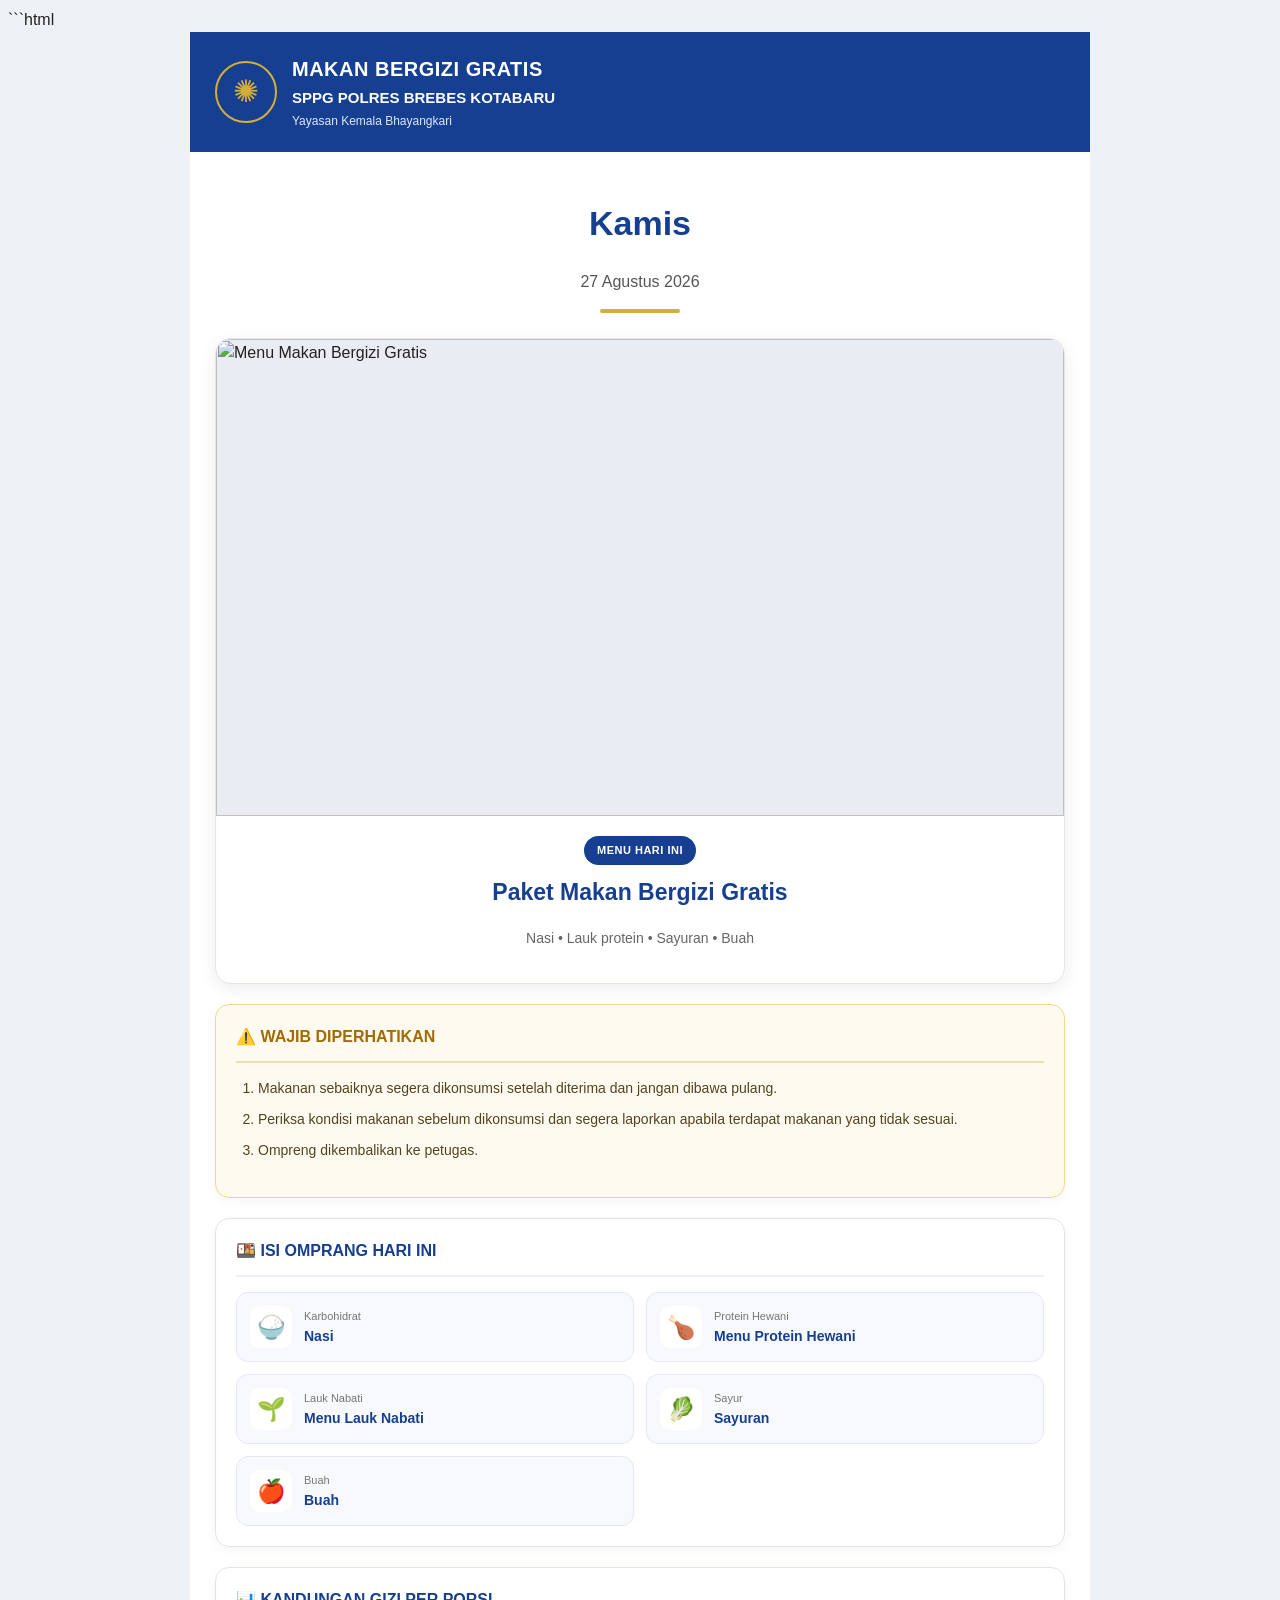
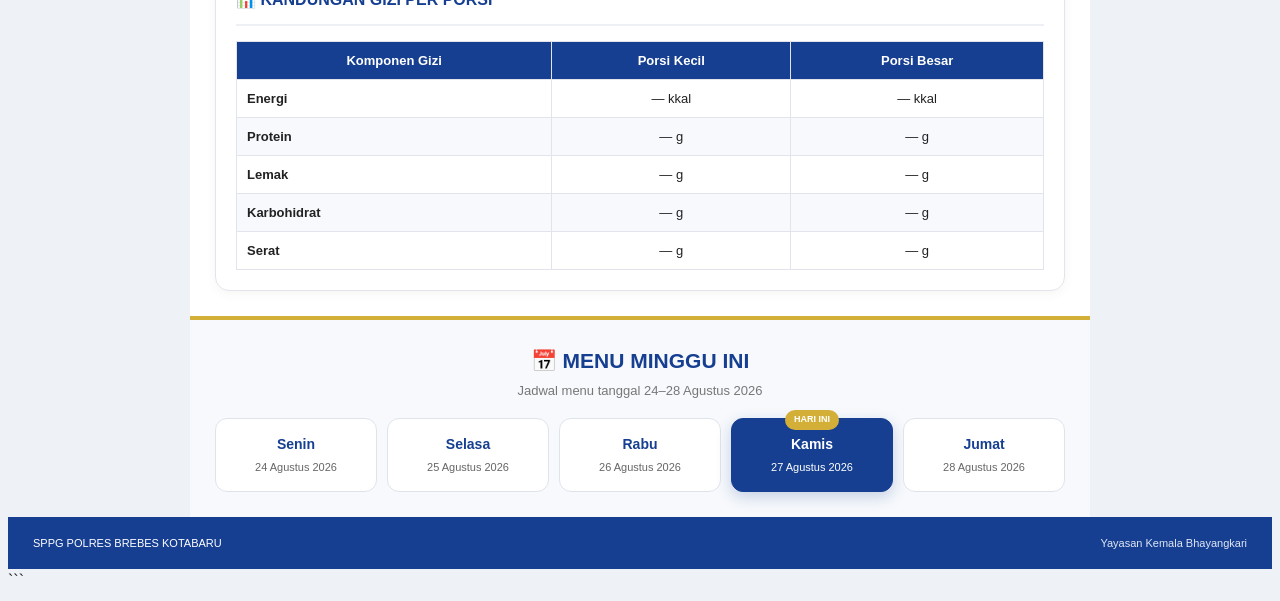
==== index.html @ 9d6e5dc4 "Update index.html" ====
```html
<!doctype html>
<html lang="id">

<head>
  <meta charset="utf-8">
  <meta name="viewport" content="width=device-width, initial-scale=1, viewport-fit=cover">
  <meta name="theme-color" content="#163f91">

  <title>MBG • Menu Hari Ini</title>

  <link rel="stylesheet" href="style.css">
</head>

<body>

  <div class="page">

    <!-- ================================
         HEADER / LOGO DAN NAMA SPPG
         ================================ -->
    <header>

      <div class="brand">

        <div class="round-mark">
          ✺
        </div>

        <div class="brand-copy">

          <div class="brand-title">
            MAKAN BERGIZI GRATIS
          </div>

          <div class="brand-name">
            SPPG POLRES BREBES KOTABARU
          </div>

          <div class="brand-sub">
            Yayasan Kemala Bhayangkari
          </div>

        </div>

      </div>

    </header>


    <!-- ================================
         ISI UTAMA
         ================================ -->
    <main class="content">

      <!-- TANGGAL -->
      <section class="day">

        <h1>Kamis</h1>

        <div>
          27 Agustus 2026
        </div>

      </section>


      <div class="gold-line"></div>


      <!-- ================================
           FOTO MENU
           ================================ -->
      <section class="menu-frame">

        <div class="menu-photo">

          <img
            src="assets/menu-mbg.jpg"
            alt="Menu Makan Bergizi Gratis">

        </div>


        <div class="menu-caption">

          <span class="pill">
            MENU HARI INI
          </span>

          <h2>
            Paket Makan Bergizi Gratis
          </h2>

          <p>
            Nasi • Lauk protein • Sayuran • Buah
          </p>

        </div>

      </section>


      <!-- ================================
           WAJIB DIPERHATIKAN
           ================================ -->
      <section class="info-card warning-card">

        <div class="section-title warning-title">
          ⚠️ WAJIB DIPERHATIKAN
        </div>


        <ol class="warning-list">

          <li>
            Makanan sebaiknya segera dikonsumsi setelah diterima
            dan jangan dibawa pulang.
          </li>

          <li>
            Periksa kondisi makanan sebelum dikonsumsi dan segera
            laporkan apabila terdapat makanan yang tidak sesuai.
          </li>

          <li>
            Ompreng dikembalikan ke petugas.
          </li>

        </ol>

      </section>


      <!-- ================================
           ISI OMPRANG
           ================================ -->
      <section class="info-card">

        <div class="section-title">
          🍱 ISI OMPRANG HARI INI
        </div>


        <div class="food-list">

          <!-- KARBOHIDRAT -->
          <div class="food-item">

            <div class="food-icon">
              🍚
            </div>

            <div>
              <span>Karbohidrat</span>
              <strong>Nasi</strong>
            </div>

          </div>


          <!-- PROTEIN HEWANI -->
          <div class="food-item">

            <div class="food-icon">
              🍗
            </div>

            <div>
              <span>Protein Hewani</span>
              <strong>Menu Protein Hewani</strong>
            </div>

          </div>


          <!-- LAUK NABATI -->
          <div class="food-item">

            <div class="food-icon">
              🌱
            </div>

            <div>
              <span>Lauk Nabati</span>
              <strong>Menu Lauk Nabati</strong>
            </div>

          </div>


          <!-- SAYUR -->
          <div class="food-item">

            <div class="food-icon">
              🥬
            </div>

            <div>
              <span>Sayur</span>
              <strong>Sayuran</strong>
            </div>

          </div>


          <!-- BUAH -->
          <div class="food-item">

            <div class="food-icon">
              🍎
            </div>

            <div>
              <span>Buah</span>
              <strong>Buah</strong>
            </div>

          </div>

        </div>

      </section>


      <!-- ================================
           KANDUNGAN GIZI
           ================================ -->
      <section class="info-card nutrition-card">

        <div class="section-title">
          📊 KANDUNGAN GIZI PER PORSI
        </div>


        <div class="table-wrapper">

          <table class="nutrition-table">

            <thead>

              <tr>
                <th>Komponen Gizi</th>
                <th>Porsi Kecil</th>
                <th>Porsi Besar</th>
              </tr>

            </thead>


            <tbody>

              <tr>
                <td>Energi</td>
                <td>— kkal</td>
                <td>— kkal</td>
              </tr>

              <tr>
                <td>Protein</td>
                <td>— g</td>
                <td>— g</td>
              </tr>

              <tr>
                <td>Lemak</td>
                <td>— g</td>
                <td>— g</td>
              </tr>

              <tr>
                <td>Karbohidrat</td>
                <td>— g</td>
                <td>— g</td>
              </tr>

              <tr>
                <td>Serat</td>
                <td>— g</td>
                <td>— g</td>
              </tr>

            </tbody>

          </table>

        </div>

      </section>

    </main>


 

    <!-- ================================
         MENU MINGGU INI
         ================================ -->
    <section class="weekly-menu">

      <div class="weekly-title">
        📅 MENU MINGGU INI
      </div>


      <div class="weekly-subtitle">
        Jadwal menu tanggal 24–28 Agustus 2026
      </div>


      <div class="weekly-date">

        <!-- SENIN -->
        <div class="weekly-day">

          <strong>Senin</strong>

          <span>
            24 Agustus 2026
          </span>

        </div>


        <!-- SELASA -->
        <div class="weekly-day">

          <strong>Selasa</strong>

          <span>
            25 Agustus 2026
          </span>

        </div>


        <!-- RABU -->
        <div class="weekly-day">

          <strong>Rabu</strong>

          <span>
            26 Agustus 2026
          </span>

        </div>


        <!-- KAMIS / HARI AKTIF -->
        <div class="weekly-day active-day">

          <div class="active-label">
            HARI INI
          </div>

          <strong>Kamis</strong>

          <span>
            27 Agustus 2026
          </span>

        </div>


        <!-- JUMAT -->
        <div class="weekly-day">

          <strong>Jumat</strong>

          <span>
            28 Agustus 2026
          </span>

        </div>

      </div>

    </section>


  </div>
   <!-- ================================
         FOOTER
         ================================ -->
    <footer>

      <span>
        SPPG POLRES BREBES KOTABARU
      </span>

      <span>
        Yayasan Kemala Bhayangkari
      </span>

    </footer>

</body>
</html>
```
---- style.css ----
```css
/* =========================================
   RESET
   ========================================= */

* {
  box-sizing: border-box;
  margin: 0;
  padding: 0;
}


html {
  scroll-behavior: smooth;
}


body {
  font-family: Arial, Helvetica, sans-serif;
  background: #eef2f7;
  color: #222;
  line-height: 1.5;
}


/* =========================================
   HALAMAN
   ========================================= */

.page {
  width: 100%;
  max-width: 900px;
  margin: 0 auto;
  background: #ffffff;
  min-height: 100vh;
  overflow: hidden;
}


/* =========================================
   HEADER
   ========================================= */

header {
  background: #163f91;
  padding: 22px 25px;
}


.brand {
  display: flex;
  align-items: center;
  gap: 15px;
}


.round-mark {
  width: 58px;
  height: 58px;

  flex-shrink: 0;

  display: flex;
  align-items: center;
  justify-content: center;

  border: 2px solid #d4af37;
  border-radius: 50%;

  color: #d4af37;
  font-size: 31px;
}


.brand-copy {
  color: #ffffff;
}


.brand-title {
  font-size: 20px;
  font-weight: 800;
  letter-spacing: 0.5px;
}


.brand-name {
  margin-top: 3px;

  font-size: 15px;
  font-weight: 700;
}


.brand-sub {
  margin-top: 2px;

  color: #dfe7f7;
  font-size: 12px;
}


/* =========================================
   CONTENT
   ========================================= */

.content {
  padding: 25px;
}


/* =========================================
   TANGGAL
   ========================================= */

.day {
  text-align: center;
}


.day h1 {
  color: #163f91;
  font-size: 34px;
  line-height: 1.1;
  font-weight: 800;
}


.day div {
  margin-top: 5px;

  color: #555;
  font-size: 16px;
}


.gold-line {
  width: 80px;
  height: 4px;

  margin: 15px auto 25px;

  background: #d4af37;
  border-radius: 10px;
}


/* =========================================
   FOTO MENU
   ========================================= */

.menu-frame {
  overflow: hidden;

  background: #ffffff;

  border: 1px solid #e2e6ec;
  border-radius: 16px;

  box-shadow: 0 5px 18px rgba(0, 0, 0, 0.07);
}


.menu-photo {
  width: 100%;
  aspect-ratio: 16 / 9;

  background: #e9edf3;

  overflow: hidden;
}


.menu-photo img {
  width: 100%;
  height: 100%;

  display: block;

  object-fit: cover;
}


.menu-caption {
  padding: 20px;
  text-align: center;
}


.pill {
  display: inline-block;

  padding: 6px 13px;

  background: #163f91;
  color: #ffffff;

  border-radius: 50px;

  font-size: 11px;
  font-weight: 800;
  letter-spacing: 0.5px;
}


.menu-caption h2 {
  margin-top: 10px;

  color: #163f91;

  font-size: 23px;
}


.menu-caption p {
  margin-top: 5px;

  color: #666;
  font-size: 14px;
}


/* =========================================
   INFO CARD
   ========================================= */

.info-card {
  margin-top: 20px;

  padding: 20px;

  background: #ffffff;

  border: 1px solid #e1e5eb;
  border-radius: 14px;

  box-shadow: 0 3px 12px rgba(0, 0, 0, 0.04);
}


.section-title {
  color: #163f91;

  font-size: 16px;
  font-weight: 800;

  padding-bottom: 12px;

  border-bottom: 2px solid #edf0f4;
}


/* =========================================
   WARNING CARD
   ========================================= */

.warning-card {
  background: #fffaf0;

  border-color: #f0d98c;
}


.warning-title {
  color: #a26b00;

  border-bottom-color: #f0dfae;
}


.warning-list {
  margin-top: 15px;
  padding-left: 22px;
}


.warning-list li {
  margin-bottom: 10px;

  color: #51451f;

  font-size: 14px;
}


.warning-list li:last-child {
  margin-bottom: 0;
}


/* =========================================
   FOOD LIST
   ========================================= */

.food-list {
  display: grid;

  grid-template-columns: repeat(2, 1fr);

  gap: 12px;

  margin-top: 15px;
}


.food-item {
  display: flex;
  align-items: center;

  gap: 12px;

  padding: 13px;

  background: #f7f9fc;

  border: 1px solid #e5e9ef;
  border-radius: 12px;
}


.food-icon {
  width: 42px;
  height: 42px;

  flex-shrink: 0;

  display: flex;
  align-items: center;
  justify-content: center;

  background: #ffffff;

  border-radius: 10px;

  font-size: 23px;
}


.food-item span {
  display: block;

  color: #777;

  font-size: 11px;
}


.food-item strong {
  display: block;

  margin-top: 2px;

  color: #163f91;

  font-size: 14px;
}


/* =========================================
   NUTRITION TABLE
   ========================================= */

.table-wrapper {
  margin-top: 15px;

  width: 100%;

  overflow-x: auto;
}


.nutrition-table {
  width: 100%;

  border-collapse: collapse;

  font-size: 13px;
}


.nutrition-table th,
.nutrition-table td {
  padding: 11px 10px;

  border: 1px solid #e1e5eb;

  text-align: center;
}


.nutrition-table th {
  background: #163f91;
  color: #ffffff;

  font-weight: 700;
}


.nutrition-table td:first-child {
  text-align: left;
  font-weight: 600;
}


.nutrition-table tbody tr:nth-child(even) {
  background: #f7f9fc;
}


/* =========================================
   FOOTER
   ========================================= */

footer {
  display: flex;
  justify-content: space-between;
  align-items: center;

  gap: 15px;

  padding: 18px 25px;

  background: #163f91;

  color: #ffffff;

  font-size: 11px;
}


footer span:last-child {
  color: #dfe7f7;

  text-align: right;
}


/* =========================================
   MENU MINGGU INI
   ========================================= */

.weekly-menu {
  margin: 0;

  padding: 25px;

  background: #f7f9fc;

  border-top: 4px solid #d4af37;
}


.weekly-title {
  text-align: center;

  color: #163f91;

  font-size: 21px;
  font-weight: 800;
}


.weekly-subtitle {
  margin-top: 4px;

  text-align: center;

  color: #777;

  font-size: 13px;
}


/* =========================================
   KARTU TANGGAL
   ========================================= */

.weekly-date {
  display: grid;

  grid-template-columns: repeat(5, 1fr);

  gap: 10px;

  margin-top: 18px;
}


.weekly-day {
  position: relative;

  padding: 15px 8px;

  text-align: center;

  background: #ffffff;

  border: 1px solid #dfe4eb;

  border-radius: 12px;

  transition: 0.2s ease;
}


.weekly-day strong {
  display: block;

  color: #163f91;

  font-size: 14px;

  font-weight: 800;
}


.weekly-day span {
  display: block;

  margin-top: 4px;

  color: #666;

  font-size: 11px;
}


/* =========================================
   HARI AKTIF
   ========================================= */

.weekly-day.active-day {
  background: #163f91;

  border-color: #163f91;

  box-shadow: 0 5px 15px rgba(22, 63, 145, 0.22);
}


.weekly-day.active-day strong,
.weekly-day.active-day span {
  color: #ffffff;
}


.active-label {
  position: absolute;

  top: -9px;
  left: 50%;

  transform: translateX(-50%);

  padding: 3px 9px;

  background: #d4af37;

  color: #ffffff;

  border-radius: 20px;

  font-size: 9px;
  font-weight: 800;

  white-space: nowrap;
}


/* =========================================
   RESPONSIVE TABLET
   ========================================= */

@media (max-width: 700px) {

  .content {
    padding: 20px;
  }


  .weekly-date {
    grid-template-columns: repeat(3, 1fr);
  }

}


/* =========================================
   RESPONSIVE HP
   ========================================= */

@media (max-width: 600px) {

  header {
    padding: 18px;
  }


  .brand {
    gap: 11px;
  }


  .round-mark {
    width: 48px;
    height: 48px;

    font-size: 25px;
  }


  .brand-title {
    font-size: 16px;
  }


  .brand-name {
    font-size: 12px;
  }


  .brand-sub {
    font-size: 10px;
  }


  .content {
    padding: 15px;
  }


  .day h1 {
    font-size: 29px;
  }


  .menu-caption {
    padding: 16px;
  }


  .menu-caption h2 {
    font-size: 20px;
  }


  .info-card {
    padding: 16px;
  }


  .food-list {
    grid-template-columns: 1fr;
  }


  .nutrition-table {
    min-width: 500px;
  }


  footer {
    flex-direction: column;

    text-align: center;

    padding: 16px;
  }


  footer span:last-child {
    text-align: center;
  }


  .weekly-menu {
    padding: 20px 15px;
  }


  .weekly-date {
    grid-template-columns: repeat(2, 1fr);

    gap: 9px;
  }


  .weekly-day {
    padding: 13px 6px;
  }

}


/* =========================================
   HP SANGAT KECIL
   ========================================= */

@media (max-width: 380px) {

  .weekly-date {
    grid-template-columns: 1fr;
  }


  .weekly-day {
    padding: 12px;
  }

}
```
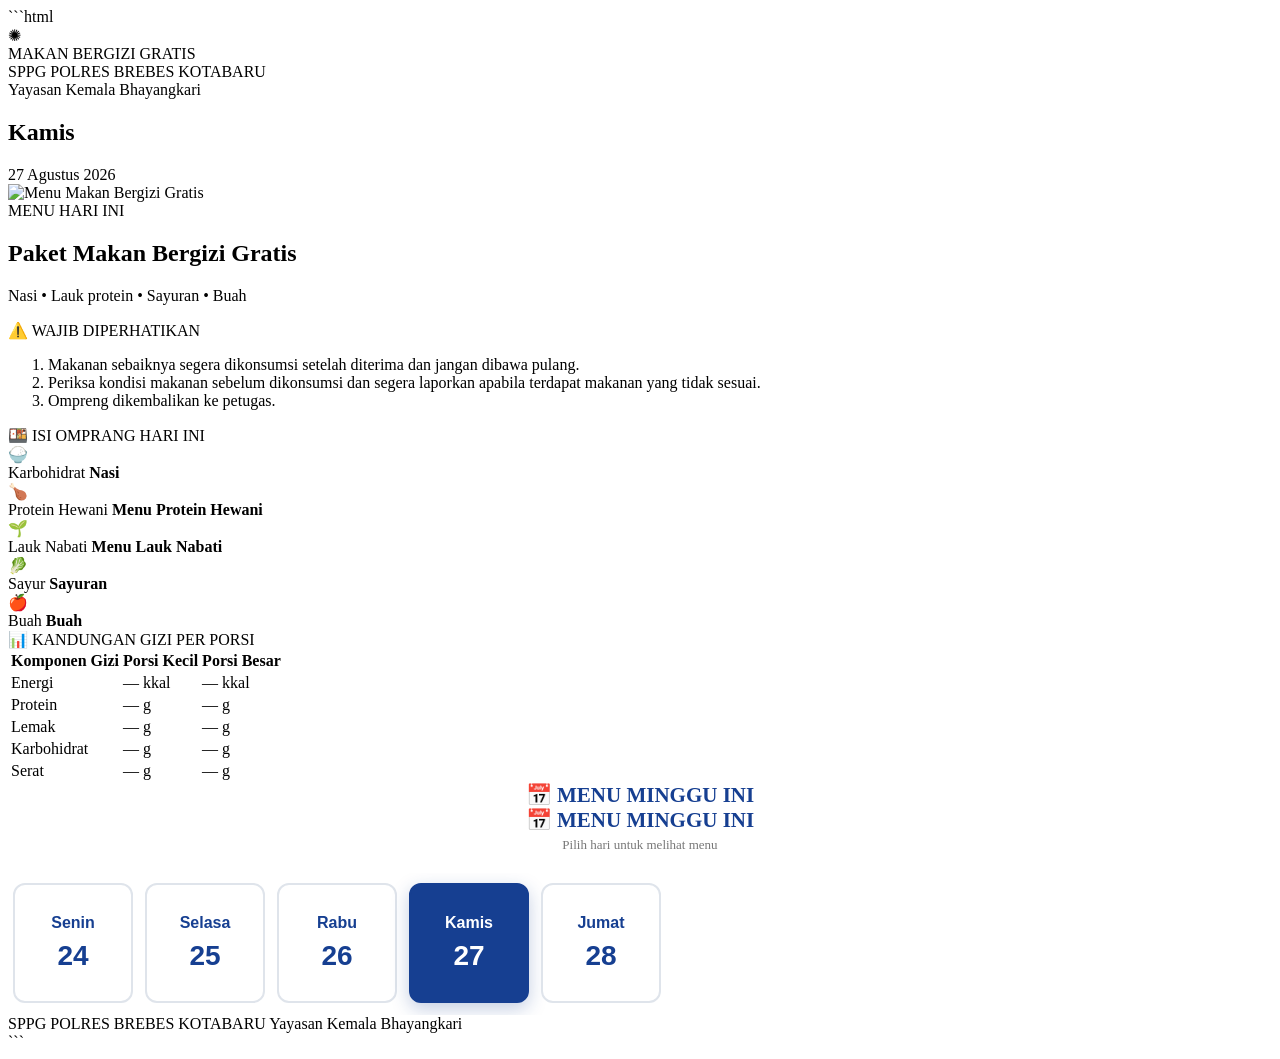
==== commit 215fa9f6: "Update index.html" ====
--- a/index.html
+++ b/index.html
@@ -303,79 +303,37 @@
       </div>
 
 
-      <div class="weekly-subtitle">
-        Jadwal menu tanggal 24–28 Agustus 2026
-      </div>
-
-
-      <div class="weekly-date">
-
-        <!-- SENIN -->
-        <div class="weekly-day">
-
-          <strong>Senin</strong>
-
-          <span>
-            24 Agustus 2026
-          </span>
-
-        </div>
-
-
-        <!-- SELASA -->
-        <div class="weekly-day">
-
-          <strong>Selasa</strong>
-
-          <span>
-            25 Agustus 2026
-          </span>
-
-        </div>
-
-
-        <!-- RABU -->
-        <div class="weekly-day">
-
-          <strong>Rabu</strong>
-
-          <span>
-            26 Agustus 2026
-          </span>
-
-        </div>
-
-
-        <!-- KAMIS / HARI AKTIF -->
-        <div class="weekly-day active-day">
-
-          <div class="active-label">
-            HARI INI
-          </div>
-
-          <strong>Kamis</strong>
-
-          <span>
-            27 Agustus 2026
-          </span>
-
-        </div>
-
-
-        <!-- JUMAT -->
-        <div class="weekly-day">
-
-          <strong>Jumat</strong>
-
-          <span>
-            28 Agustus 2026
-          </span>
-
-        </div>
-
-      </div>
-
-    </section>
+<section class="weekly-menu">
+  <div class="weekly-title">📅 MENU MINGGU INI</div>
+  <div class="weekly-subtitle">Pilih hari untuk melihat menu</div>
+
+  <div class="weekly-buttons">
+    <button class="day-button" data-day="senin" type="button">
+      <strong>Senin</strong>
+      <span>24</span>
+    </button>
+
+    <button class="day-button" data-day="selasa" type="button">
+      <strong>Selasa</strong>
+      <span>25</span>
+    </button>
+
+    <button class="day-button" data-day="rabu" type="button">
+      <strong>Rabu</strong>
+      <span>26</span>
+    </button>
+
+    <button class="day-button active" data-day="kamis" type="button">
+      <strong>Kamis</strong>
+      <span>27</span>
+    </button>
+
+    <button class="day-button" data-day="jumat" type="button">
+      <strong>Jumat</strong>
+      <span>28</span>
+    </button>
+  </div>
+</section>    </section>
 
 
   </div>
--- a/style.css
+++ b/style.css
@@ -1,454 +1,11 @@
 ```css
-/* =========================================
-   RESET
-   ========================================= */
-
-* {
-  box-sizing: border-box;
-  margin: 0;
-  padding: 0;
-}
-
-
-html {
-  scroll-behavior: smooth;
-}
-
-
-body {
-  font-family: Arial, Helvetica, sans-serif;
-  background: #eef2f7;
-  color: #222;
-  line-height: 1.5;
-}
-
-
-/* =========================================
-   HALAMAN
-   ========================================= */
-
-.page {
-  width: 100%;
-  max-width: 900px;
-  margin: 0 auto;
-  background: #ffffff;
-  min-height: 100vh;
-  overflow: hidden;
-}
-
-
-/* =========================================
-   HEADER
-   ========================================= */
-
-header {
-  background: #163f91;
-  padding: 22px 25px;
-}
-
-
-.brand {
-  display: flex;
-  align-items: center;
-  gap: 15px;
-}
-
-
-.round-mark {
-  width: 58px;
-  height: 58px;
-
-  flex-shrink: 0;
-
-  display: flex;
-  align-items: center;
-  justify-content: center;
-
-  border: 2px solid #d4af37;
-  border-radius: 50%;
-
-  color: #d4af37;
-  font-size: 31px;
-}
-
-
-.brand-copy {
-  color: #ffffff;
-}
-
-
-.brand-title {
-  font-size: 20px;
-  font-weight: 800;
-  letter-spacing: 0.5px;
-}
-
-
-.brand-name {
-  margin-top: 3px;
-
-  font-size: 15px;
-  font-weight: 700;
-}
-
-
-.brand-sub {
-  margin-top: 2px;
-
-  color: #dfe7f7;
-  font-size: 12px;
-}
-
-
-/* =========================================
-   CONTENT
-   ========================================= */
-
-.content {
+.weekly-menu {
   padding: 25px;
-}
-
-
-/* =========================================
-   TANGGAL
-   ========================================= */
-
-.day {
-  text-align: center;
-}
-
-
-.day h1 {
-  color: #163f91;
-  font-size: 34px;
-  line-height: 1.1;
-  font-weight: 800;
-}
-
-
-.day div {
-  margin-top: 5px;
-
-  color: #555;
-  font-size: 16px;
-}
-
-
-.gold-line {
-  width: 80px;
-  height: 4px;
-
-  margin: 15px auto 25px;
-
-  background: #d4af37;
-  border-radius: 10px;
-}
-
-
-/* =========================================
-   FOTO MENU
-   ========================================= */
-
-.menu-frame {
-  overflow: hidden;
-
-  background: #ffffff;
-
-  border: 1px solid #e2e6ec;
-  border-radius: 16px;
-
-  box-shadow: 0 5px 18px rgba(0, 0, 0, 0.07);
-}
-
-
-.menu-photo {
-  width: 100%;
-  aspect-ratio: 16 / 9;
-
-  background: #e9edf3;
-
-  overflow: hidden;
-}
-
-
-.menu-photo img {
-  width: 100%;
-  height: 100%;
-
-  display: block;
-
-  object-fit: cover;
-}
-
-
-.menu-caption {
-  padding: 20px;
-  text-align: center;
-}
-
-
-.pill {
-  display: inline-block;
-
-  padding: 6px 13px;
-
-  background: #163f91;
-  color: #ffffff;
-
-  border-radius: 50px;
-
-  font-size: 11px;
-  font-weight: 800;
-  letter-spacing: 0.5px;
-}
-
-
-.menu-caption h2 {
-  margin-top: 10px;
-
-  color: #163f91;
-
-  font-size: 23px;
-}
-
-
-.menu-caption p {
-  margin-top: 5px;
-
-  color: #666;
-  font-size: 14px;
-}
-
-
-/* =========================================
-   INFO CARD
-   ========================================= */
-
-.info-card {
-  margin-top: 20px;
-
-  padding: 20px;
-
-  background: #ffffff;
-
-  border: 1px solid #e1e5eb;
-  border-radius: 14px;
-
-  box-shadow: 0 3px 12px rgba(0, 0, 0, 0.04);
-}
-
-
-.section-title {
-  color: #163f91;
-
-  font-size: 16px;
-  font-weight: 800;
-
-  padding-bottom: 12px;
-
-  border-bottom: 2px solid #edf0f4;
-}
-
-
-/* =========================================
-   WARNING CARD
-   ========================================= */
-
-.warning-card {
-  background: #fffaf0;
-
-  border-color: #f0d98c;
-}
-
-
-.warning-title {
-  color: #a26b00;
-
-  border-bottom-color: #f0dfae;
-}
-
-
-.warning-list {
-  margin-top: 15px;
-  padding-left: 22px;
-}
-
-
-.warning-list li {
-  margin-bottom: 10px;
-
-  color: #51451f;
-
-  font-size: 14px;
-}
-
-
-.warning-list li:last-child {
-  margin-bottom: 0;
-}
-
-
-/* =========================================
-   FOOD LIST
-   ========================================= */
-
-.food-list {
-  display: grid;
-
-  grid-template-columns: repeat(2, 1fr);
-
-  gap: 12px;
-
-  margin-top: 15px;
-}
-
-
-.food-item {
-  display: flex;
-  align-items: center;
-
-  gap: 12px;
-
-  padding: 13px;
 
   background: #f7f9fc;
 
-  border: 1px solid #e5e9ef;
-  border-radius: 12px;
-}
-
-
-.food-icon {
-  width: 42px;
-  height: 42px;
-
-  flex-shrink: 0;
-
-  display: flex;
-  align-items: center;
-  justify-content: center;
-
-  background: #ffffff;
-
-  border-radius: 10px;
-
-  font-size: 23px;
-}
-
-
-.food-item span {
-  display: block;
-
-  color: #777;
-
-  font-size: 11px;
-}
-
-
-.food-item strong {
-  display: block;
-
-  margin-top: 2px;
-
-  color: #163f91;
-
-  font-size: 14px;
-}
-
-
-/* =========================================
-   NUTRITION TABLE
-   ========================================= */
-
-.table-wrapper {
-  margin-top: 15px;
-
-  width: 100%;
-
-  overflow-x: auto;
-}
-
-
-.nutrition-table {
-  width: 100%;
-
-  border-collapse: collapse;
-
-  font-size: 13px;
-}
-
-
-.nutrition-table th,
-.nutrition-table td {
-  padding: 11px 10px;
-
-  border: 1px solid #e1e5eb;
-
-  text-align: center;
-}
-
-
-.nutrition-table th {
-  background: #163f91;
-  color: #ffffff;
-
-  font-weight: 700;
-}
-
-
-.nutrition-table td:first-child {
-  text-align: left;
-  font-weight: 600;
-}
-
-
-.nutrition-table tbody tr:nth-child(even) {
-  background: #f7f9fc;
-}
-
-
-/* =========================================
-   FOOTER
-   ========================================= */
-
-footer {
-  display: flex;
-  justify-content: space-between;
-  align-items: center;
-
-  gap: 15px;
-
-  padding: 18px 25px;
-
-  background: #163f91;
-
-  color: #ffffff;
-
-  font-size: 11px;
-}
-
-
-footer span:last-child {
-  color: #dfe7f7;
-
-  text-align: right;
-}
-
-
-/* =========================================
-   MENU MINGGU INI
-   ========================================= */
-
-.weekly-menu {
-  margin: 0;
-
-  padding: 25px;
-
-  background: #f7f9fc;
-
   border-top: 4px solid #d4af37;
 }
-
 
 .weekly-title {
   text-align: center;
@@ -459,7 +16,6 @@
   font-weight: 800;
 }
 
-
 .weekly-subtitle {
   margin-top: 4px;
 
@@ -472,87 +28,131 @@
 
 
 /* =========================================
-   KARTU TANGGAL
-   ========================================= */
-
-.weekly-date {
-  display: grid;
-
-  grid-template-columns: repeat(5, 1fr);
-
-  gap: 10px;
-
-  margin-top: 18px;
-}
-
-
-.weekly-day {
+   BARIS HARI
+   ========================================= */
+
+.weekly-buttons {
+  display: flex;
+
+  gap: 12px;
+
+  margin-top: 20px;
+
+  overflow-x: auto;
+
+  padding: 10px 5px 12px;
+
+  scrollbar-width: thin;
+}
+
+
+/* =========================================
+   KOTAK HARI
+   ========================================= */
+
+.day-button {
   position: relative;
 
-  padding: 15px 8px;
+  flex: 0 0 120px;
+
+  width: 120px;
+  height: 120px;
+
+  display: flex;
+
+  flex-direction: column;
+
+  align-items: center;
+
+  justify-content: center;
+
+  background: #ffffff;
+
+  border: 2px solid #dfe4eb;
+
+  border-radius: 12px;
+
+  cursor: pointer;
 
   text-align: center;
 
-  background: #ffffff;
-
-  border: 1px solid #dfe4eb;
-
-  border-radius: 12px;
-
-  transition: 0.2s ease;
-}
-
-
-.weekly-day strong {
+  transition: all .2s ease;
+}
+
+
+/* HARI */
+
+.day-button strong {
   display: block;
 
   color: #163f91;
 
-  font-size: 14px;
-
-  font-weight: 800;
-}
-
-
-.weekly-day span {
+  font-size: 16px;
+
+  font-weight: 800;
+}
+
+
+/* TANGGAL */
+
+.day-button span {
   display: block;
 
-  margin-top: 4px;
-
-  color: #666;
-
-  font-size: 11px;
-}
-
-
-/* =========================================
-   HARI AKTIF
-   ========================================= */
-
-.weekly-day.active-day {
+  margin-top: 8px;
+
+  color: #163f91;
+
+  font-size: 28px;
+
+  font-weight: 800;
+}
+
+
+/* =========================================
+   HOVER
+   ========================================= */
+
+.day-button:hover {
+  transform: translateY(-3px);
+
+  border-color: #163f91;
+
+  box-shadow: 0 6px 15px rgba(0, 0, 0, .10);
+}
+
+
+/* =========================================
+   HARI YANG DIPILIH
+   ========================================= */
+
+.day-button.active {
   background: #163f91;
 
   border-color: #163f91;
 
-  box-shadow: 0 5px 15px rgba(22, 63, 145, 0.22);
-}
-
-
-.weekly-day.active-day strong,
-.weekly-day.active-day span {
+  box-shadow: 0 6px 18px rgba(22, 63, 145, .25);
+}
+
+.day-button.active strong,
+.day-button.active span {
   color: #ffffff;
 }
 
+
+/* =========================================
+   LABEL HARI INI
+   ========================================= */
 
 .active-label {
   position: absolute;
 
-  top: -9px;
+  top: -10px;
+
   left: 50%;
 
   transform: translateX(-50%);
 
-  padding: 3px 9px;
+  padding: 4px 10px;
 
   background: #d4af37;
 
@@ -561,6 +161,7 @@
   border-radius: 20px;
 
   font-size: 9px;
+
   font-weight: 800;
 
   white-space: nowrap;
@@ -568,144 +169,38 @@
 
 
 /* =========================================
-   RESPONSIVE TABLET
-   ========================================= */
-
-@media (max-width: 700px) {
-
-  .content {
-    padding: 20px;
-  }
-
-
-  .weekly-date {
-    grid-template-columns: repeat(3, 1fr);
-  }
-
-}
-
-
-/* =========================================
-   RESPONSIVE HP
+   HP
    ========================================= */
 
 @media (max-width: 600px) {
 
-  header {
-    padding: 18px;
-  }
-
-
-  .brand {
-    gap: 11px;
-  }
-
-
-  .round-mark {
-    width: 48px;
-    height: 48px;
-
+  .weekly-menu {
+    padding: 20px 12px;
+  }
+
+  .weekly-buttons {
+    gap: 10px;
+
+    overflow-x: auto;
+
+    scroll-snap-type: x mandatory;
+  }
+
+  .day-button {
+    flex: 0 0 105px;
+
+    width: 105px;
+    height: 105px;
+
+    scroll-snap-align: start;
+  }
+
+  .day-button strong {
+    font-size: 14px;
+  }
+
+  .day-button span {
     font-size: 25px;
   }
-
-
-  .brand-title {
-    font-size: 16px;
-  }
-
-
-  .brand-name {
-    font-size: 12px;
-  }
-
-
-  .brand-sub {
-    font-size: 10px;
-  }
-
-
-  .content {
-    padding: 15px;
-  }
-
-
-  .day h1 {
-    font-size: 29px;
-  }
-
-
-  .menu-caption {
-    padding: 16px;
-  }
-
-
-  .menu-caption h2 {
-    font-size: 20px;
-  }
-
-
-  .info-card {
-    padding: 16px;
-  }
-
-
-  .food-list {
-    grid-template-columns: 1fr;
-  }
-
-
-  .nutrition-table {
-    min-width: 500px;
-  }
-
-
-  footer {
-    flex-direction: column;
-
-    text-align: center;
-
-    padding: 16px;
-  }
-
-
-  footer span:last-child {
-    text-align: center;
-  }
-
-
-  .weekly-menu {
-    padding: 20px 15px;
-  }
-
-
-  .weekly-date {
-    grid-template-columns: repeat(2, 1fr);
-
-    gap: 9px;
-  }
-
-
-  .weekly-day {
-    padding: 13px 6px;
-  }
-
-}
-
-
-/* =========================================
-   HP SANGAT KECIL
-   ========================================= */
-
-@media (max-width: 380px) {
-
-  .weekly-date {
-    grid-template-columns: 1fr;
-  }
-
-
-  .weekly-day {
-    padding: 12px;
-  }
-
 }
 ```
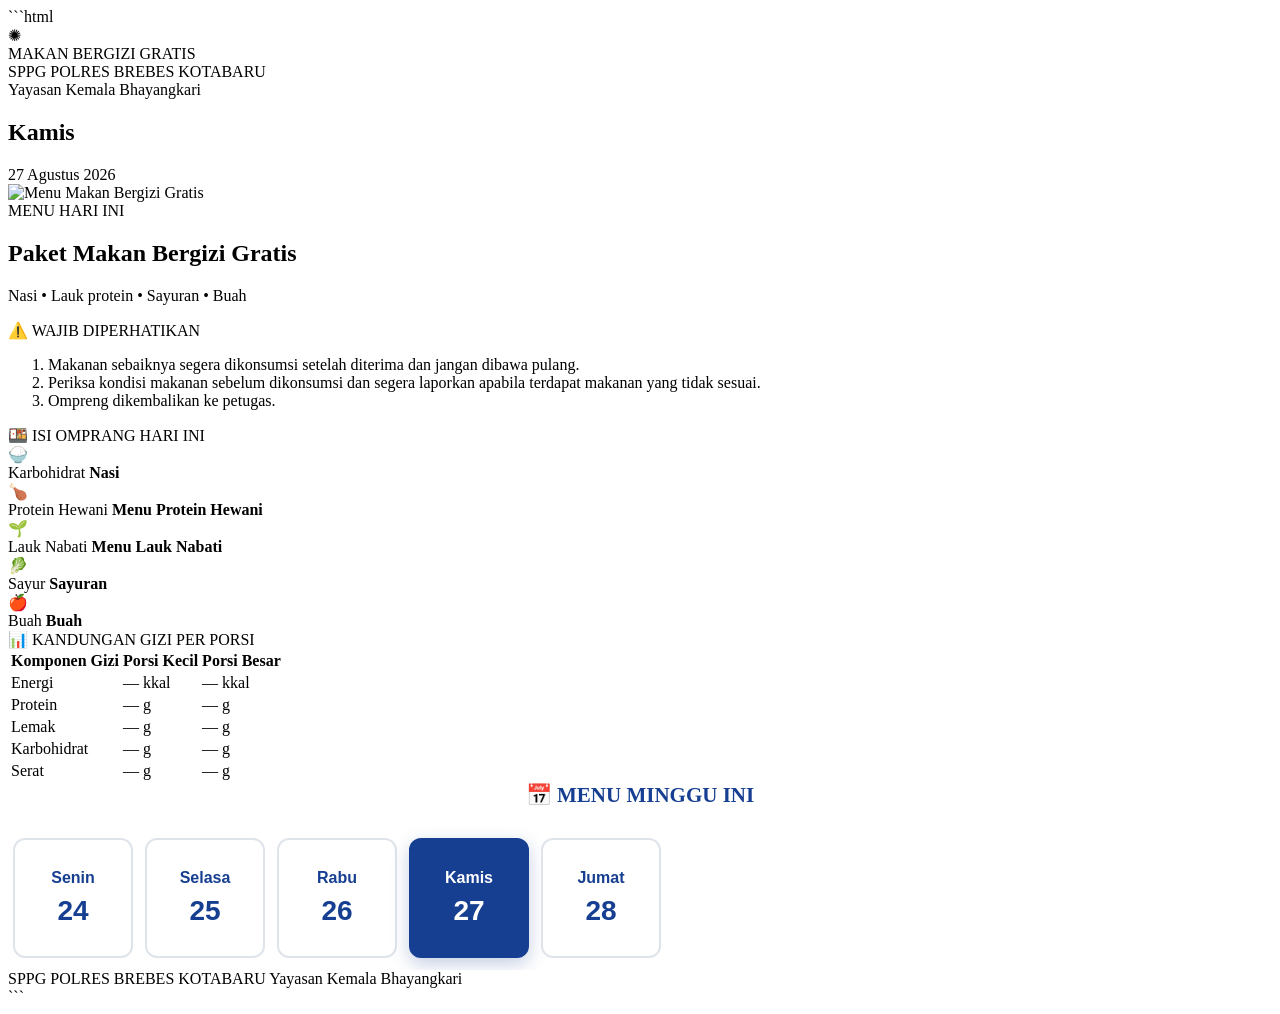
==== commit b7d35f79: "Update index.html" ====
--- a/index.html
+++ b/index.html
@@ -296,17 +296,12 @@
     <!-- ================================
          MENU MINGGU INI
          ================================ -->
-    <section class="weekly-menu">
-
-      <div class="weekly-title">
-        📅 MENU MINGGU INI
-      </div>
+       
 
 
 <section class="weekly-menu">
   <div class="weekly-title">📅 MENU MINGGU INI</div>
-  <div class="weekly-subtitle">Pilih hari untuk melihat menu</div>
-
+  
   <div class="weekly-buttons">
     <button class="day-button" data-day="senin" type="button">
       <strong>Senin</strong>
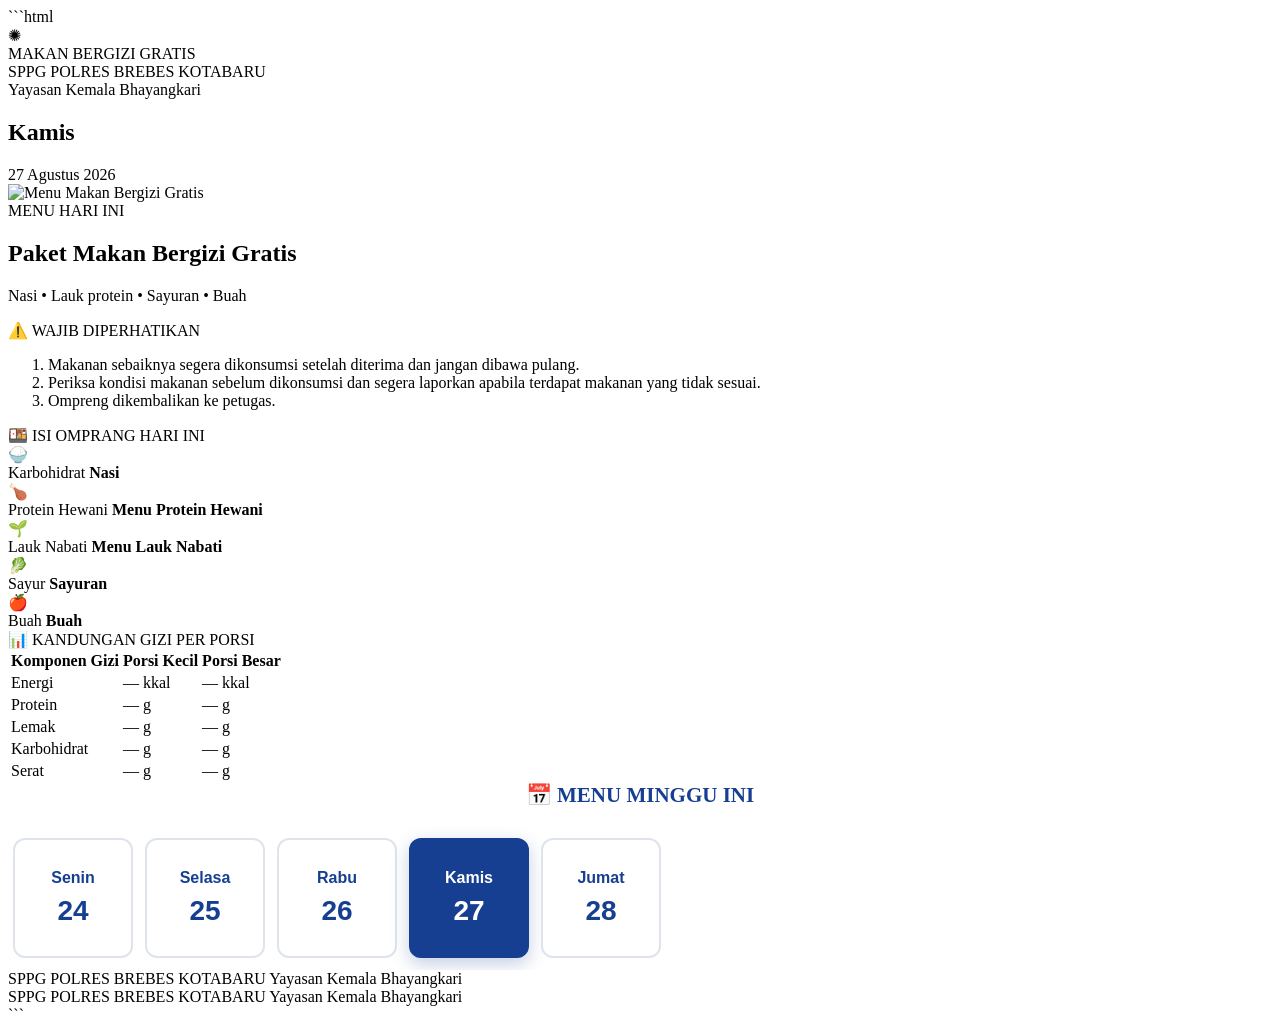
==== commit 7e8c7f6a: "Update index.html" ====
--- a/index.html
+++ b/index.html
@@ -293,46 +293,48 @@
 
  
 
+     <!-- ================================
+         MENU MINGGU INI
+         ================================ -->
+    <section class="weekly-menu">
+
+      <div class="weekly-title">
+        📅 MENU MINGGU INI
+      </div>
+
+      <div class="weekly-buttons">
+
+        <button class="day-button" data-day="senin" type="button">
+          <strong>Senin</strong>
+          <span>24</span>
+        </button>
+
+        <button class="day-button" data-day="selasa" type="button">
+          <strong>Selasa</strong>
+          <span>25</span>
+        </button>
+
+        <button class="day-button" data-day="rabu" type="button">
+          <strong>Rabu</strong>
+          <span>26</span>
+        </button>
+
+        <button class="day-button active" data-day="kamis" type="button">
+          <strong>Kamis</strong>
+          <span>27</span>
+        </button>
+
+        <button class="day-button" data-day="jumat" type="button">
+          <strong>Jumat</strong>
+          <span>28</span>
+        </button>
+
+      </div>
+
+    </section>
+
+
     <!-- ================================
-         MENU MINGGU INI
-         ================================ -->
-       
-
-
-<section class="weekly-menu">
-  <div class="weekly-title">📅 MENU MINGGU INI</div>
-  
-  <div class="weekly-buttons">
-    <button class="day-button" data-day="senin" type="button">
-      <strong>Senin</strong>
-      <span>24</span>
-    </button>
-
-    <button class="day-button" data-day="selasa" type="button">
-      <strong>Selasa</strong>
-      <span>25</span>
-    </button>
-
-    <button class="day-button" data-day="rabu" type="button">
-      <strong>Rabu</strong>
-      <span>26</span>
-    </button>
-
-    <button class="day-button active" data-day="kamis" type="button">
-      <strong>Kamis</strong>
-      <span>27</span>
-    </button>
-
-    <button class="day-button" data-day="jumat" type="button">
-      <strong>Jumat</strong>
-      <span>28</span>
-    </button>
-  </div>
-</section>    </section>
-
-
-  </div>
-   <!-- ================================
          FOOTER
          ================================ -->
     <footer>
@@ -347,6 +349,29 @@
 
     </footer>
 
+
+  </div>
+
+  <!-- JAVASCRIPT -->
+  <script src="script.js"></script>
+
+</body>
+</html>
+   <!-- ================================
+         FOOTER
+         ================================ -->
+    <footer>
+
+      <span>
+        SPPG POLRES BREBES KOTABARU
+      </span>
+
+      <span>
+        Yayasan Kemala Bhayangkari
+      </span>
+
+    </footer>
+
 </body>
 </html>
 ```
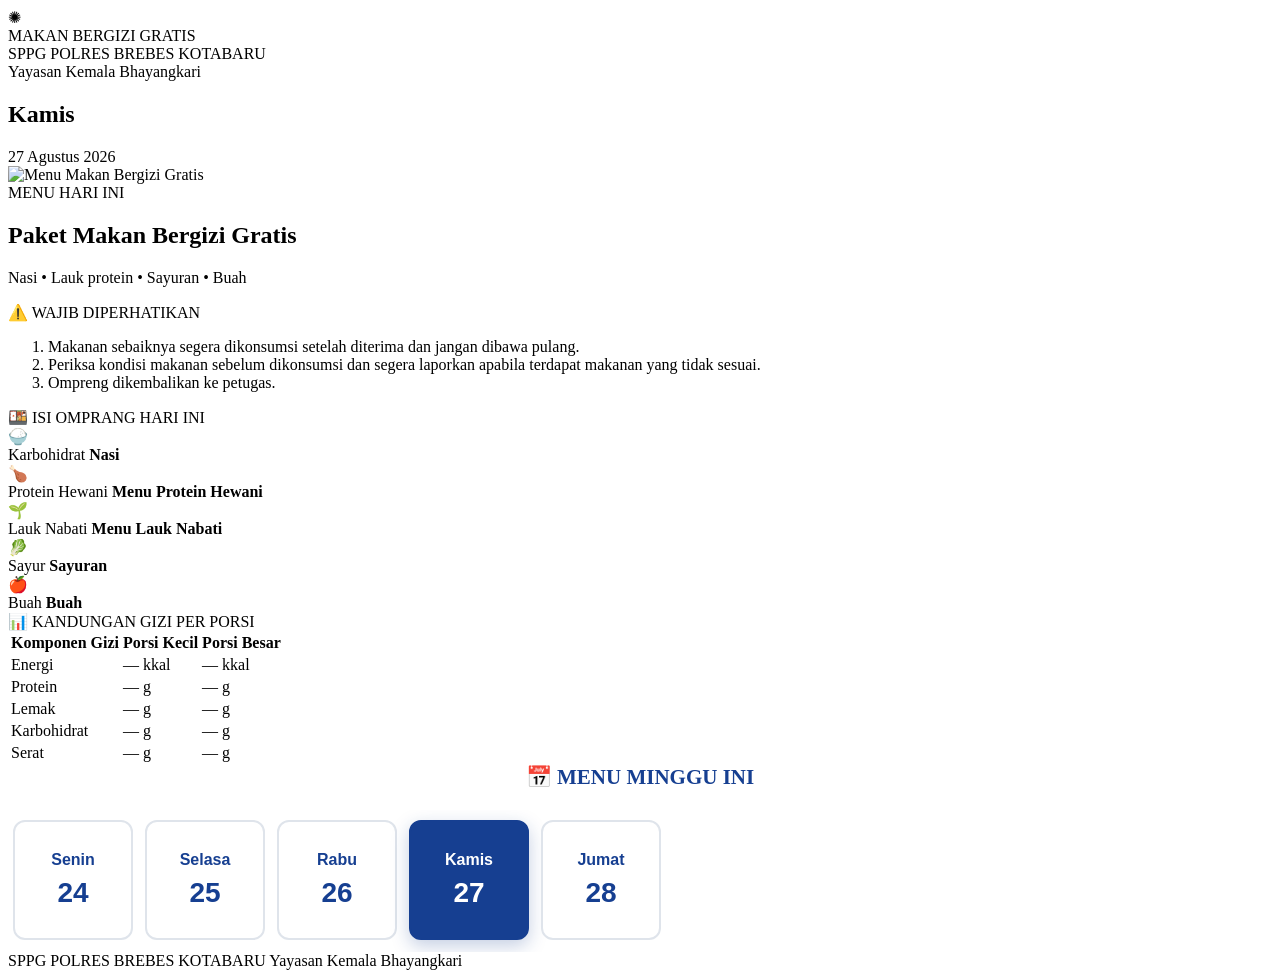
==== commit ee7118b9: "Update index.html" ====
--- a/index.html
+++ b/index.html
@@ -1,10 +1,10 @@
-```html
 <!doctype html>
 <html lang="id">
 
 <head>
   <meta charset="utf-8">
   <meta name="viewport" content="width=device-width, initial-scale=1, viewport-fit=cover">
+
   <meta name="theme-color" content="#163f91">
 
   <title>MBG • Menu Hari Ini</title>
@@ -12,13 +12,14 @@
   <link rel="stylesheet" href="style.css">
 </head>
 
+
 <body>
 
   <div class="page">
 
-    <!-- ================================
-         HEADER / LOGO DAN NAMA SPPG
-         ================================ -->
+    <!-- =================================
+         HEADER
+         ================================= -->
     <header>
 
       <div class="brand">
@@ -48,17 +49,20 @@
     </header>
 
 
-    <!-- ================================
+    <!-- =================================
          ISI UTAMA
-         ================================ -->
+         ================================= -->
     <main class="content">
+
 
       <!-- TANGGAL -->
       <section class="day">
 
-        <h1>Kamis</h1>
-
-        <div>
+        <h1 id="dayName">
+          Kamis
+        </h1>
+
+        <div id="dayDate">
           27 Agustus 2026
         </div>
 
@@ -68,14 +72,15 @@
       <div class="gold-line"></div>
 
 
-      <!-- ================================
+      <!-- =================================
            FOTO MENU
-           ================================ -->
+           ================================= -->
       <section class="menu-frame">
 
         <div class="menu-photo">
 
           <img
+            id="menuImage"
             src="assets/menu-mbg.jpg"
             alt="Menu Makan Bergizi Gratis">
 
@@ -88,11 +93,11 @@
             MENU HARI INI
           </span>
 
-          <h2>
+          <h2 id="menuTitle">
             Paket Makan Bergizi Gratis
           </h2>
 
-          <p>
+          <p id="menuDescription">
             Nasi • Lauk protein • Sayuran • Buah
           </p>
 
@@ -101,9 +106,9 @@
       </section>
 
 
-      <!-- ================================
+      <!-- =================================
            WAJIB DIPERHATIKAN
-           ================================ -->
+           ================================= -->
       <section class="info-card warning-card">
 
         <div class="section-title warning-title">
@@ -132,9 +137,9 @@
       </section>
 
 
-      <!-- ================================
+      <!-- =================================
            ISI OMPRANG
-           ================================ -->
+           ================================= -->
       <section class="info-card">
 
         <div class="section-title">
@@ -144,6 +149,7 @@
 
         <div class="food-list">
 
+
           <!-- KARBOHIDRAT -->
           <div class="food-item">
 
@@ -152,8 +158,13 @@
             </div>
 
             <div>
-              <span>Karbohidrat</span>
-              <strong>Nasi</strong>
+              <span>
+                Karbohidrat
+              </span>
+
+              <strong id="carbohydrate">
+                Nasi
+              </strong>
             </div>
 
           </div>
@@ -167,8 +178,13 @@
             </div>
 
             <div>
-              <span>Protein Hewani</span>
-              <strong>Menu Protein Hewani</strong>
+              <span>
+                Protein Hewani
+              </span>
+
+              <strong id="animalProtein">
+                Menu Protein Hewani
+              </strong>
             </div>
 
           </div>
@@ -182,8 +198,13 @@
             </div>
 
             <div>
-              <span>Lauk Nabati</span>
-              <strong>Menu Lauk Nabati</strong>
+              <span>
+                Lauk Nabati
+              </span>
+
+              <strong id="plantProtein">
+                Menu Lauk Nabati
+              </strong>
             </div>
 
           </div>
@@ -197,8 +218,13 @@
             </div>
 
             <div>
-              <span>Sayur</span>
-              <strong>Sayuran</strong>
+              <span>
+                Sayur
+              </span>
+
+              <strong id="vegetable">
+                Sayuran
+              </strong>
             </div>
 
           </div>
@@ -212,20 +238,26 @@
             </div>
 
             <div>
-              <span>Buah</span>
-              <strong>Buah</strong>
-            </div>
-
-          </div>
+              <span>
+                Buah
+              </span>
+
+              <strong id="fruit">
+                Buah
+              </strong>
+            </div>
+
+          </div>
+
 
         </div>
 
       </section>
 
 
-      <!-- ================================
+      <!-- =================================
            KANDUNGAN GIZI
-           ================================ -->
+           ================================= -->
       <section class="info-card nutrition-card">
 
         <div class="section-title">
@@ -240,9 +272,19 @@
             <thead>
 
               <tr>
-                <th>Komponen Gizi</th>
-                <th>Porsi Kecil</th>
-                <th>Porsi Besar</th>
+
+                <th>
+                  Komponen Gizi
+                </th>
+
+                <th>
+                  Porsi Kecil
+                </th>
+
+                <th>
+                  Porsi Besar
+                </th>
+
               </tr>
 
             </thead>
@@ -251,33 +293,87 @@
             <tbody>
 
               <tr>
-                <td>Energi</td>
-                <td>— kkal</td>
-                <td>— kkal</td>
+
+                <td>
+                  Energi
+                </td>
+
+                <td id="energySmall">
+                  — kkal
+                </td>
+
+                <td id="energyLarge">
+                  — kkal
+                </td>
+
               </tr>
 
+
               <tr>
-                <td>Protein</td>
-                <td>— g</td>
-                <td>— g</td>
+
+                <td>
+                  Protein
+                </td>
+
+                <td id="proteinSmall">
+                  — g
+                </td>
+
+                <td id="proteinLarge">
+                  — g
+                </td>
+
               </tr>
 
+
               <tr>
-                <td>Lemak</td>
-                <td>— g</td>
-                <td>— g</td>
+
+                <td>
+                  Lemak
+                </td>
+
+                <td id="fatSmall">
+                  — g
+                </td>
+
+                <td id="fatLarge">
+                  — g
+                </td>
+
               </tr>
 
+
               <tr>
-                <td>Karbohidrat</td>
-                <td>— g</td>
-                <td>— g</td>
+
+                <td>
+                  Karbohidrat
+                </td>
+
+                <td id="carbSmall">
+                  — g
+                </td>
+
+                <td id="carbLarge">
+                  — g
+                </td>
+
               </tr>
 
+
               <tr>
-                <td>Serat</td>
-                <td>— g</td>
-                <td>— g</td>
+
+                <td>
+                  Serat
+                </td>
+
+                <td id="fiberSmall">
+                  — g
+                </td>
+
+                <td id="fiberLarge">
+                  — g
+                </td>
+
               </tr>
 
             </tbody>
@@ -288,55 +384,116 @@
 
       </section>
 
+
     </main>
 
 
- 
-
-     <!-- ================================
+    <!-- =================================
          MENU MINGGU INI
-         ================================ -->
+         ================================= -->
     <section class="weekly-menu">
 
       <div class="weekly-title">
         📅 MENU MINGGU INI
       </div>
 
+
       <div class="weekly-buttons">
 
-        <button class="day-button" data-day="senin" type="button">
-          <strong>Senin</strong>
-          <span>24</span>
+
+        <!-- SENIN -->
+        <button
+          class="day-button"
+          data-day="senin"
+          type="button">
+
+          <strong>
+            Senin
+          </strong>
+
+          <span>
+            24
+          </span>
+
         </button>
 
-        <button class="day-button" data-day="selasa" type="button">
-          <strong>Selasa</strong>
-          <span>25</span>
+
+        <!-- SELASA -->
+        <button
+          class="day-button"
+          data-day="selasa"
+          type="button">
+
+          <strong>
+            Selasa
+          </strong>
+
+          <span>
+            25
+          </span>
+
         </button>
 
-        <button class="day-button" data-day="rabu" type="button">
-          <strong>Rabu</strong>
-          <span>26</span>
+
+        <!-- RABU -->
+        <button
+          class="day-button"
+          data-day="rabu"
+          type="button">
+
+          <strong>
+            Rabu
+          </strong>
+
+          <span>
+            26
+          </span>
+
         </button>
 
-        <button class="day-button active" data-day="kamis" type="button">
-          <strong>Kamis</strong>
-          <span>27</span>
+
+        <!-- KAMIS -->
+        <button
+          class="day-button active"
+          data-day="kamis"
+          type="button">
+
+          <strong>
+            Kamis
+          </strong>
+
+          <span>
+            27
+          </span>
+
         </button>
 
-        <button class="day-button" data-day="jumat" type="button">
-          <strong>Jumat</strong>
-          <span>28</span>
+
+        <!-- JUMAT -->
+        <button
+          class="day-button"
+          data-day="jumat"
+          type="button">
+
+          <strong>
+            Jumat
+          </strong>
+
+          <span>
+            28
+          </span>
+
         </button>
 
+
       </div>
 
     </section>
 
 
-    <!-- ================================
+    <!-- =================================
          FOOTER
-         ================================ -->
+         ================================= -->
     <footer>
 
       <span>
@@ -352,26 +509,12 @@
 
   </div>
 
-  <!-- JAVASCRIPT -->
+
+  <!-- =================================
+       JAVASCRIPT
+       ================================= -->
   <script src="script.js"></script>
 
 </body>
+
 </html>
-   <!-- ================================
-         FOOTER
-         ================================ -->
-    <footer>
-
-      <span>
-        SPPG POLRES BREBES KOTABARU
-      </span>
-
-      <span>
-        Yayasan Kemala Bhayangkari
-      </span>
-
-    </footer>
-
-</body>
-</html>
-```
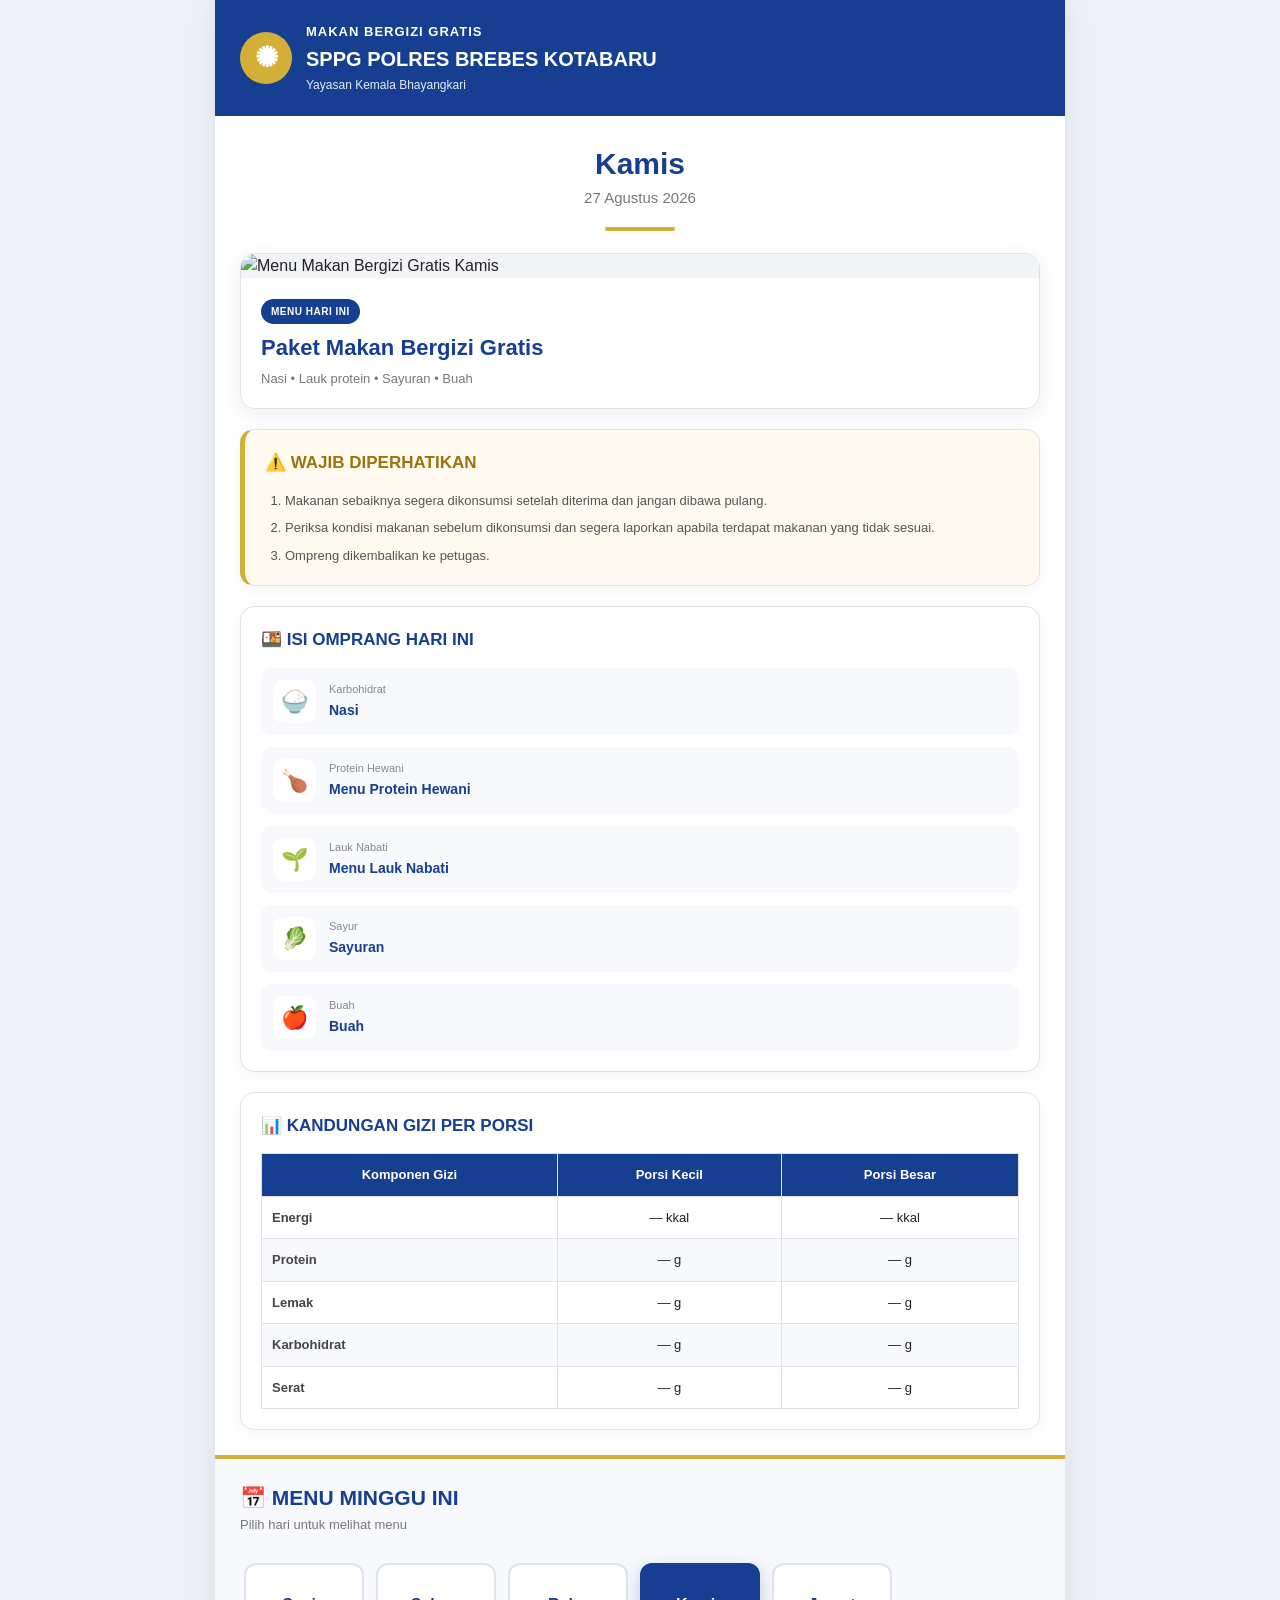
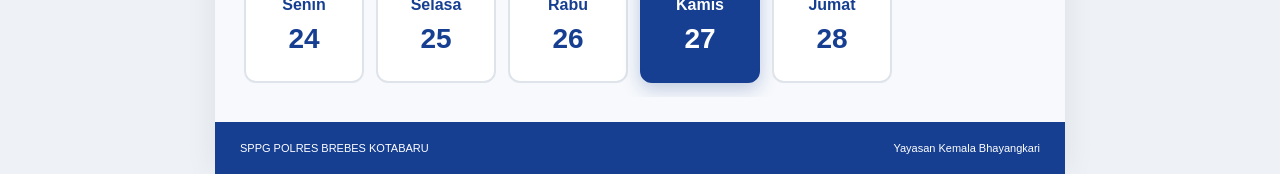
==== commit 2e287756: "Add files via upload" ====
--- a/index.html
+++ b/index.html
@@ -1,520 +1,208 @@
 <!doctype html>
 <html lang="id">
-
 <head>
   <meta charset="utf-8">
   <meta name="viewport" content="width=device-width, initial-scale=1, viewport-fit=cover">
-
   <meta name="theme-color" content="#163f91">
-
   <title>MBG • Menu Hari Ini</title>
-
-  <link rel="stylesheet" href="style.css">
+  <link rel="stylesheet" href="./style.css">
 </head>
 
-
 <body>
-
   <div class="page">
 
-    <!-- =================================
-         HEADER
-         ================================= -->
-    <header>
-
+    <!-- HEADER -->
+    <header class="site-header">
       <div class="brand">
-
-        <div class="round-mark">
-          ✺
-        </div>
+        <div class="round-mark">✺</div>
 
         <div class="brand-copy">
-
-          <div class="brand-title">
-            MAKAN BERGIZI GRATIS
-          </div>
-
-          <div class="brand-name">
-            SPPG POLRES BREBES KOTABARU
-          </div>
-
-          <div class="brand-sub">
-            Yayasan Kemala Bhayangkari
-          </div>
-
-        </div>
-
+          <div class="brand-title">MAKAN BERGIZI GRATIS</div>
+          <div class="brand-name">SPPG POLRES BREBES KOTABARU</div>
+          <div class="brand-sub">Yayasan Kemala Bhayangkari</div>
+        </div>
       </div>
-
     </header>
 
-
-    <!-- =================================
-         ISI UTAMA
-         ================================= -->
+    <!-- ISI UTAMA -->
     <main class="content">
-
 
       <!-- TANGGAL -->
       <section class="day">
-
-        <h1 id="dayName">
-          Kamis
-        </h1>
-
-        <div id="dayDate">
-          27 Agustus 2026
-        </div>
-
-      </section>
-
+        <h1 id="dayName">Kamis</h1>
+        <div id="dayDate">27 Agustus 2026</div>
+      </section>
 
       <div class="gold-line"></div>
 
-
-      <!-- =================================
-           FOTO MENU
-           ================================= -->
+      <!-- FOTO MENU -->
       <section class="menu-frame">
-
         <div class="menu-photo">
-
           <img
             id="menuImage"
-            src="assets/menu-mbg.jpg"
-            alt="Menu Makan Bergizi Gratis">
-
-        </div>
-
+            src="./assets/menu-mbg.jpg"
+            alt="Menu Makan Bergizi Gratis"
+            onerror="this.onerror=null; this.src='./assets/menu-mbg.jpg';"
+          >
+        </div>
 
         <div class="menu-caption">
-
-          <span class="pill">
-            MENU HARI INI
-          </span>
-
-          <h2 id="menuTitle">
-            Paket Makan Bergizi Gratis
-          </h2>
-
-          <p id="menuDescription">
-            Nasi • Lauk protein • Sayuran • Buah
-          </p>
-
-        </div>
-
-      </section>
-
-
-      <!-- =================================
-           WAJIB DIPERHATIKAN
-           ================================= -->
+          <span class="pill">MENU HARI INI</span>
+          <h2 id="menuTitle">Paket Makan Bergizi Gratis</h2>
+          <p id="menuDescription">Nasi • Lauk protein • Sayuran • Buah</p>
+        </div>
+      </section>
+
+      <!-- WAJIB DIPERHATIKAN -->
       <section class="info-card warning-card">
-
-        <div class="section-title warning-title">
-          ⚠️ WAJIB DIPERHATIKAN
-        </div>
-
+        <div class="section-title warning-title">⚠️ WAJIB DIPERHATIKAN</div>
 
         <ol class="warning-list">
-
-          <li>
-            Makanan sebaiknya segera dikonsumsi setelah diterima
-            dan jangan dibawa pulang.
-          </li>
-
-          <li>
-            Periksa kondisi makanan sebelum dikonsumsi dan segera
-            laporkan apabila terdapat makanan yang tidak sesuai.
-          </li>
-
-          <li>
-            Ompreng dikembalikan ke petugas.
-          </li>
-
+          <li>Makanan sebaiknya segera dikonsumsi setelah diterima dan jangan dibawa pulang.</li>
+          <li>Periksa kondisi makanan sebelum dikonsumsi dan segera laporkan apabila terdapat makanan yang tidak sesuai.</li>
+          <li>Ompreng dikembalikan ke petugas.</li>
         </ol>
-
-      </section>
-
-
-      <!-- =================================
-           ISI OMPRANG
-           ================================= -->
+      </section>
+
+      <!-- ISI OMPRANG -->
       <section class="info-card">
-
-        <div class="section-title">
-          🍱 ISI OMPRANG HARI INI
-        </div>
-
+        <div class="section-title">🍱 ISI OMPRANG HARI INI</div>
 
         <div class="food-list">
 
-
-          <!-- KARBOHIDRAT -->
-          <div class="food-item">
-
-            <div class="food-icon">
-              🍚
-            </div>
-
-            <div>
-              <span>
-                Karbohidrat
-              </span>
-
-              <strong id="carbohydrate">
-                Nasi
-              </strong>
-            </div>
-
-          </div>
-
-
-          <!-- PROTEIN HEWANI -->
-          <div class="food-item">
-
-            <div class="food-icon">
-              🍗
-            </div>
-
-            <div>
-              <span>
-                Protein Hewani
-              </span>
-
-              <strong id="animalProtein">
-                Menu Protein Hewani
-              </strong>
-            </div>
-
-          </div>
-
-
-          <!-- LAUK NABATI -->
-          <div class="food-item">
-
-            <div class="food-icon">
-              🌱
-            </div>
-
-            <div>
-              <span>
-                Lauk Nabati
-              </span>
-
-              <strong id="plantProtein">
-                Menu Lauk Nabati
-              </strong>
-            </div>
-
-          </div>
-
-
-          <!-- SAYUR -->
-          <div class="food-item">
-
-            <div class="food-icon">
-              🥬
-            </div>
-
-            <div>
-              <span>
-                Sayur
-              </span>
-
-              <strong id="vegetable">
-                Sayuran
-              </strong>
-            </div>
-
-          </div>
-
-
-          <!-- BUAH -->
-          <div class="food-item">
-
-            <div class="food-icon">
-              🍎
-            </div>
-
-            <div>
-              <span>
-                Buah
-              </span>
-
-              <strong id="fruit">
-                Buah
-              </strong>
-            </div>
-
-          </div>
-
-
-        </div>
-
-      </section>
-
-
-      <!-- =================================
-           KANDUNGAN GIZI
-           ================================= -->
+          <div class="food-item">
+            <div class="food-icon">🍚</div>
+            <div>
+              <span>Karbohidrat</span>
+              <strong id="carbohydrate">Nasi</strong>
+            </div>
+          </div>
+
+          <div class="food-item">
+            <div class="food-icon">🍗</div>
+            <div>
+              <span>Protein Hewani</span>
+              <strong id="animalProtein">Menu Protein Hewani</strong>
+            </div>
+          </div>
+
+          <div class="food-item">
+            <div class="food-icon">🌱</div>
+            <div>
+              <span>Lauk Nabati</span>
+              <strong id="plantProtein">Menu Lauk Nabati</strong>
+            </div>
+          </div>
+
+          <div class="food-item">
+            <div class="food-icon">🥬</div>
+            <div>
+              <span>Sayur</span>
+              <strong id="vegetable">Sayuran</strong>
+            </div>
+          </div>
+
+          <div class="food-item">
+            <div class="food-icon">🍎</div>
+            <div>
+              <span>Buah</span>
+              <strong id="fruit">Buah</strong>
+            </div>
+          </div>
+
+        </div>
+      </section>
+
+      <!-- KANDUNGAN GIZI -->
       <section class="info-card nutrition-card">
-
-        <div class="section-title">
-          📊 KANDUNGAN GIZI PER PORSI
-        </div>
-
+        <div class="section-title">📊 KANDUNGAN GIZI PER PORSI</div>
 
         <div class="table-wrapper">
-
           <table class="nutrition-table">
-
             <thead>
-
-              <tr>
-
-                <th>
-                  Komponen Gizi
-                </th>
-
-                <th>
-                  Porsi Kecil
-                </th>
-
-                <th>
-                  Porsi Besar
-                </th>
-
-              </tr>
-
+              <tr>
+                <th>Komponen Gizi</th>
+                <th>Porsi Kecil</th>
+                <th>Porsi Besar</th>
+              </tr>
             </thead>
 
-
             <tbody>
-
-              <tr>
-
-                <td>
-                  Energi
-                </td>
-
-                <td id="energySmall">
-                  — kkal
-                </td>
-
-                <td id="energyLarge">
-                  — kkal
-                </td>
-
-              </tr>
-
-
-              <tr>
-
-                <td>
-                  Protein
-                </td>
-
-                <td id="proteinSmall">
-                  — g
-                </td>
-
-                <td id="proteinLarge">
-                  — g
-                </td>
-
-              </tr>
-
-
-              <tr>
-
-                <td>
-                  Lemak
-                </td>
-
-                <td id="fatSmall">
-                  — g
-                </td>
-
-                <td id="fatLarge">
-                  — g
-                </td>
-
-              </tr>
-
-
-              <tr>
-
-                <td>
-                  Karbohidrat
-                </td>
-
-                <td id="carbSmall">
-                  — g
-                </td>
-
-                <td id="carbLarge">
-                  — g
-                </td>
-
-              </tr>
-
-
-              <tr>
-
-                <td>
-                  Serat
-                </td>
-
-                <td id="fiberSmall">
-                  — g
-                </td>
-
-                <td id="fiberLarge">
-                  — g
-                </td>
-
-              </tr>
-
+              <tr>
+                <td>Energi</td>
+                <td id="energySmall">— kkal</td>
+                <td id="energyLarge">— kkal</td>
+              </tr>
+              <tr>
+                <td>Protein</td>
+                <td id="proteinSmall">— g</td>
+                <td id="proteinLarge">— g</td>
+              </tr>
+              <tr>
+                <td>Lemak</td>
+                <td id="fatSmall">— g</td>
+                <td id="fatLarge">— g</td>
+              </tr>
+              <tr>
+                <td>Karbohidrat</td>
+                <td id="carbSmall">— g</td>
+                <td id="carbLarge">— g</td>
+              </tr>
+              <tr>
+                <td>Serat</td>
+                <td id="fiberSmall">— g</td>
+                <td id="fiberLarge">— g</td>
+              </tr>
             </tbody>
-
           </table>
-
-        </div>
-
-      </section>
-
+        </div>
+      </section>
 
     </main>
 
-
-    <!-- =================================
-         MENU MINGGU INI
-         ================================= -->
+    <!-- MENU MINGGU INI -->
     <section class="weekly-menu">
-
-      <div class="weekly-title">
-        📅 MENU MINGGU INI
+      <div class="weekly-title">📅 MENU MINGGU INI</div>
+      <div class="weekly-subtitle">Pilih hari untuk melihat menu</div>
+
+      <div class="weekly-buttons">
+
+        <button class="day-button" data-day="senin" type="button">
+          <strong>Senin</strong>
+          <span>24</span>
+        </button>
+
+        <button class="day-button" data-day="selasa" type="button">
+          <strong>Selasa</strong>
+          <span>25</span>
+        </button>
+
+        <button class="day-button" data-day="rabu" type="button">
+          <strong>Rabu</strong>
+          <span>26</span>
+        </button>
+
+        <button class="day-button active" data-day="kamis" type="button">
+          <strong>Kamis</strong>
+          <span>27</span>
+        </button>
+
+        <button class="day-button" data-day="jumat" type="button">
+          <strong>Jumat</strong>
+          <span>28</span>
+        </button>
+
       </div>
-
-
-      <div class="weekly-buttons">
-
-
-        <!-- SENIN -->
-        <button
-          class="day-button"
-          data-day="senin"
-          type="button">
-
-          <strong>
-            Senin
-          </strong>
-
-          <span>
-            24
-          </span>
-
-        </button>
-
-
-        <!-- SELASA -->
-        <button
-          class="day-button"
-          data-day="selasa"
-          type="button">
-
-          <strong>
-            Selasa
-          </strong>
-
-          <span>
-            25
-          </span>
-
-        </button>
-
-
-        <!-- RABU -->
-        <button
-          class="day-button"
-          data-day="rabu"
-          type="button">
-
-          <strong>
-            Rabu
-          </strong>
-
-          <span>
-            26
-          </span>
-
-        </button>
-
-
-        <!-- KAMIS -->
-        <button
-          class="day-button active"
-          data-day="kamis"
-          type="button">
-
-          <strong>
-            Kamis
-          </strong>
-
-          <span>
-            27
-          </span>
-
-        </button>
-
-
-        <!-- JUMAT -->
-        <button
-          class="day-button"
-          data-day="jumat"
-          type="button">
-
-          <strong>
-            Jumat
-          </strong>
-
-          <span>
-            28
-          </span>
-
-        </button>
-
-
-      </div>
-
     </section>
 
-
-    <!-- =================================
-         FOOTER
-         ================================= -->
+    <!-- FOOTER -->
     <footer>
-
-      <span>
-        SPPG POLRES BREBES KOTABARU
-      </span>
-
-      <span>
-        Yayasan Kemala Bhayangkari
-      </span>
-
+      <span>SPPG POLRES BREBES KOTABARU</span>
+      <span>Yayasan Kemala Bhayangkari</span>
     </footer>
 
-
   </div>
 
-
-  <!-- =================================
-       JAVASCRIPT
-       ================================= -->
-  <script src="script.js"></script>
-
+  <script src="./script.js"></script>
 </body>
-
 </html>
--- a/style.css
+++ b/style.css
@@ -1,197 +1,466 @@
-```css
+/* ==================================================
+   MBG SPPG POLRES BREBES KOTABARU
+   STYLE.CSS
+   ================================================== */
+
+* {
+  box-sizing: border-box;
+  margin: 0;
+  padding: 0;
+}
+
+html {
+  scroll-behavior: smooth;
+}
+
+body {
+  font-family: Arial, Helvetica, sans-serif;
+  background: #eef2f7;
+  color: #222;
+  line-height: 1.5;
+}
+
+button,
+input,
+textarea,
+select {
+  font: inherit;
+}
+
+.page {
+  width: 100%;
+  max-width: 850px;
+  min-height: 100vh;
+  margin: 0 auto;
+  background: #fff;
+  box-shadow: 0 0 30px rgba(0, 0, 0, 0.08);
+}
+
+/* HEADER */
+.site-header {
+  background: #163f91;
+  color: #fff;
+  padding: 22px 25px;
+}
+
+.brand {
+  display: flex;
+  align-items: center;
+  gap: 14px;
+}
+
+.round-mark {
+  width: 52px;
+  height: 52px;
+  flex: 0 0 52px;
+  display: flex;
+  align-items: center;
+  justify-content: center;
+  border-radius: 50%;
+  background: #d4af37;
+  color: #fff;
+  font-size: 28px;
+  font-weight: 700;
+}
+
+.brand-title {
+  font-size: 13px;
+  font-weight: 700;
+  letter-spacing: 1px;
+}
+
+.brand-name {
+  margin-top: 2px;
+  font-size: 20px;
+  font-weight: 800;
+}
+
+.brand-sub {
+  margin-top: 2px;
+  font-size: 12px;
+  opacity: 0.9;
+}
+
+/* CONTENT */
+.content {
+  padding: 25px;
+}
+
+/* TANGGAL */
+.day {
+  padding: 5px 0 18px;
+  text-align: center;
+}
+
+.day h1 {
+  color: #163f91;
+  font-size: 30px;
+  line-height: 1.2;
+  font-weight: 800;
+}
+
+.day div {
+  margin-top: 5px;
+  color: #777;
+  font-size: 15px;
+}
+
+.gold-line {
+  width: 70px;
+  height: 4px;
+  margin: 0 auto 22px;
+  background: #d4af37;
+  border-radius: 10px;
+}
+
+/* FOTO MENU */
+.menu-frame {
+  overflow: hidden;
+  background: #fff;
+  border: 1px solid #e0e4ea;
+  border-radius: 15px;
+  box-shadow: 0 5px 20px rgba(0, 0, 0, 0.07);
+}
+
+.menu-photo {
+  width: 100%;
+  background: #f1f3f6;
+}
+
+.menu-photo img {
+  display: block;
+  width: 100%;
+  height: auto;
+  max-height: 550px;
+  object-fit: cover;
+}
+
+.menu-caption {
+  padding: 20px;
+}
+
+.pill {
+  display: inline-block;
+  padding: 5px 10px;
+  background: #163f91;
+  color: #fff;
+  border-radius: 20px;
+  font-size: 10px;
+  font-weight: 800;
+  letter-spacing: 0.5px;
+}
+
+.menu-caption h2 {
+  margin-top: 10px;
+  color: #163f91;
+  font-size: 22px;
+  line-height: 1.3;
+}
+
+.menu-caption p {
+  margin-top: 6px;
+  color: #777;
+  font-size: 13px;
+}
+
+/* INFO CARD */
+.info-card {
+  margin-top: 20px;
+  padding: 20px;
+  background: #fff;
+  border: 1px solid #e0e4ea;
+  border-radius: 14px;
+  box-shadow: 0 4px 15px rgba(0, 0, 0, 0.04);
+}
+
+.section-title {
+  margin-bottom: 15px;
+  color: #163f91;
+  font-size: 17px;
+  font-weight: 800;
+}
+
+/* WARNING */
+.warning-card {
+  background: #fffaf0;
+  border-left: 5px solid #d4af37;
+}
+
+.warning-title {
+  color: #9b7411;
+}
+
+.warning-list {
+  padding-left: 20px;
+  color: #555;
+  font-size: 13px;
+}
+
+.warning-list li {
+  margin-bottom: 8px;
+}
+
+.warning-list li:last-child {
+  margin-bottom: 0;
+}
+
+/* FOOD */
+.food-list {
+  display: flex;
+  flex-direction: column;
+  gap: 12px;
+}
+
+.food-item {
+  display: flex;
+  align-items: center;
+  gap: 13px;
+  padding: 12px;
+  background: #f7f9fc;
+  border-radius: 10px;
+}
+
+.food-icon {
+  width: 43px;
+  height: 43px;
+  flex: 0 0 43px;
+  display: flex;
+  align-items: center;
+  justify-content: center;
+  background: #fff;
+  border-radius: 10px;
+  font-size: 22px;
+}
+
+.food-item span {
+  display: block;
+  color: #888;
+  font-size: 11px;
+}
+
+.food-item strong {
+  display: block;
+  margin-top: 2px;
+  color: #163f91;
+  font-size: 14px;
+}
+
+/* TABLE */
+.table-wrapper {
+  width: 100%;
+  overflow-x: auto;
+}
+
+.nutrition-table {
+  width: 100%;
+  min-width: 520px;
+  border-collapse: collapse;
+  font-size: 13px;
+}
+
+.nutrition-table th,
+.nutrition-table td {
+  padding: 11px 10px;
+  border: 1px solid #dfe4eb;
+  text-align: center;
+}
+
+.nutrition-table th {
+  background: #163f91;
+  color: #fff;
+  font-weight: 700;
+}
+
+.nutrition-table td:first-child {
+  text-align: left;
+  font-weight: 700;
+  color: #444;
+}
+
+.nutrition-table tbody tr:nth-child(even) {
+  background: #f7f9fc;
+}
+
+/* ==================================================
+   MENU MINGGU INI
+   ================================================== */
+
 .weekly-menu {
   padding: 25px;
-
   background: #f7f9fc;
-
   border-top: 4px solid #d4af37;
 }
 
 .weekly-title {
-  text-align: center;
-
-  color: #163f91;
-
+  text-align: left;
+  color: #163f91;
   font-size: 21px;
   font-weight: 800;
+  line-height: 1.3;
 }
 
 .weekly-subtitle {
   margin-top: 4px;
-
-  text-align: center;
-
+  text-align: left;
   color: #777;
-
   font-size: 13px;
 }
 
-
-/* =========================================
-   BARIS HARI
-   ========================================= */
-
+/* TOMBOL HARI - SELALU SATU BARIS */
 .weekly-buttons {
   display: flex;
-
+  flex-wrap: nowrap;
+  align-items: center;
   gap: 12px;
-
+  width: 100%;
   margin-top: 20px;
-
+  padding: 8px 4px 14px;
   overflow-x: auto;
-
-  padding: 10px 5px 12px;
-
+  overflow-y: visible;
   scrollbar-width: thin;
-}
-
-
-/* =========================================
-   KOTAK HARI
-   ========================================= */
+  -webkit-overflow-scrolling: touch;
+}
 
 .day-button {
   position: relative;
-
   flex: 0 0 120px;
-
   width: 120px;
   height: 120px;
-
-  display: flex;
-
+  display: flex;
   flex-direction: column;
-
-  align-items: center;
-
+  align-items: center;
   justify-content: center;
-
-  background: #ffffff;
-
+  padding: 10px;
+  background: #fff;
   border: 2px solid #dfe4eb;
-
   border-radius: 12px;
-
+  color: #163f91;
   cursor: pointer;
-
   text-align: center;
-
-  transition: all .2s ease;
-}
-
-
-/* HARI */
+  outline: none;
+  transition:
+    transform 0.2s ease,
+    border-color 0.2s ease,
+    box-shadow 0.2s ease,
+    background 0.2s ease;
+}
 
 .day-button strong {
   display: block;
-
-  color: #163f91;
-
+  color: #163f91;
   font-size: 16px;
-
-  font-weight: 800;
-}
-
-
-/* TANGGAL */
+  font-weight: 800;
+}
 
 .day-button span {
   display: block;
-
   margin-top: 8px;
-
-  color: #163f91;
-
+  color: #163f91;
   font-size: 28px;
-
-  font-weight: 800;
-}
-
-
-/* =========================================
-   HOVER
-   ========================================= */
+  line-height: 1;
+  font-weight: 800;
+}
 
 .day-button:hover {
   transform: translateY(-3px);
-
   border-color: #163f91;
-
-  box-shadow: 0 6px 15px rgba(0, 0, 0, .10);
-}
-
-
-/* =========================================
-   HARI YANG DIPILIH
-   ========================================= */
+  box-shadow: 0 6px 15px rgba(0, 0, 0, 0.10);
+}
+
+.day-button:focus-visible {
+  outline: 3px solid rgba(212, 175, 55, 0.55);
+  outline-offset: 2px;
+}
 
 .day-button.active {
   background: #163f91;
-
   border-color: #163f91;
-
-  box-shadow: 0 6px 18px rgba(22, 63, 145, .25);
+  box-shadow: 0 6px 18px rgba(22, 63, 145, 0.25);
 }
 
 .day-button.active strong,
 .day-button.active span {
-  color: #ffffff;
-}
-
-
-/* =========================================
-   LABEL HARI INI
-   ========================================= */
-
-.active-label {
-  position: absolute;
-
-  top: -10px;
-
-  left: 50%;
-
-  transform: translateX(-50%);
-
-  padding: 4px 10px;
-
-  background: #d4af37;
-
-  color: #ffffff;
-
-  border-radius: 20px;
-
-  font-size: 9px;
-
-  font-weight: 800;
-
-  white-space: nowrap;
-}
-
-
-/* =========================================
-   HP
-   ========================================= */
+  color: #fff;
+}
+
+/* FOOTER */
+footer {
+  display: flex;
+  justify-content: space-between;
+  align-items: center;
+  gap: 15px;
+  padding: 18px 25px;
+  background: #163f91;
+  color: #fff;
+  font-size: 11px;
+  text-align: center;
+}
+
+/* ==================================================
+   MOBILE
+   ================================================== */
 
 @media (max-width: 600px) {
+  .content {
+    padding: 18px 14px;
+  }
+
+  .site-header {
+    padding: 18px 15px;
+  }
+
+  .round-mark {
+    width: 45px;
+    height: 45px;
+    flex-basis: 45px;
+    font-size: 24px;
+  }
+
+  .brand-title {
+    font-size: 11px;
+  }
+
+  .brand-name {
+    font-size: 16px;
+  }
+
+  .brand-sub {
+    font-size: 10px;
+  }
+
+  .day h1 {
+    font-size: 26px;
+  }
+
+  .menu-caption {
+    padding: 16px;
+  }
+
+  .menu-caption h2 {
+    font-size: 19px;
+  }
+
+  .info-card {
+    padding: 16px;
+  }
 
   .weekly-menu {
-    padding: 20px 12px;
+    padding: 20px 14px;
+  }
+
+  .weekly-title {
+    font-size: 18px;
   }
 
   .weekly-buttons {
     gap: 10px;
-
-    overflow-x: auto;
-
     scroll-snap-type: x mandatory;
   }
 
   .day-button {
     flex: 0 0 105px;
-
     width: 105px;
     height: 105px;
-
     scroll-snap-align: start;
   }
 
@@ -202,5 +471,26 @@
   .day-button span {
     font-size: 25px;
   }
-}
-```
+
+  footer {
+    flex-direction: column;
+    padding: 16px 12px;
+    gap: 4px;
+  }
+}
+
+@media (max-width: 380px) {
+  .day-button {
+    flex-basis: 95px;
+    width: 95px;
+    height: 95px;
+  }
+
+  .day-button strong {
+    font-size: 13px;
+  }
+
+  .day-button span {
+    font-size: 23px;
+  }
+}
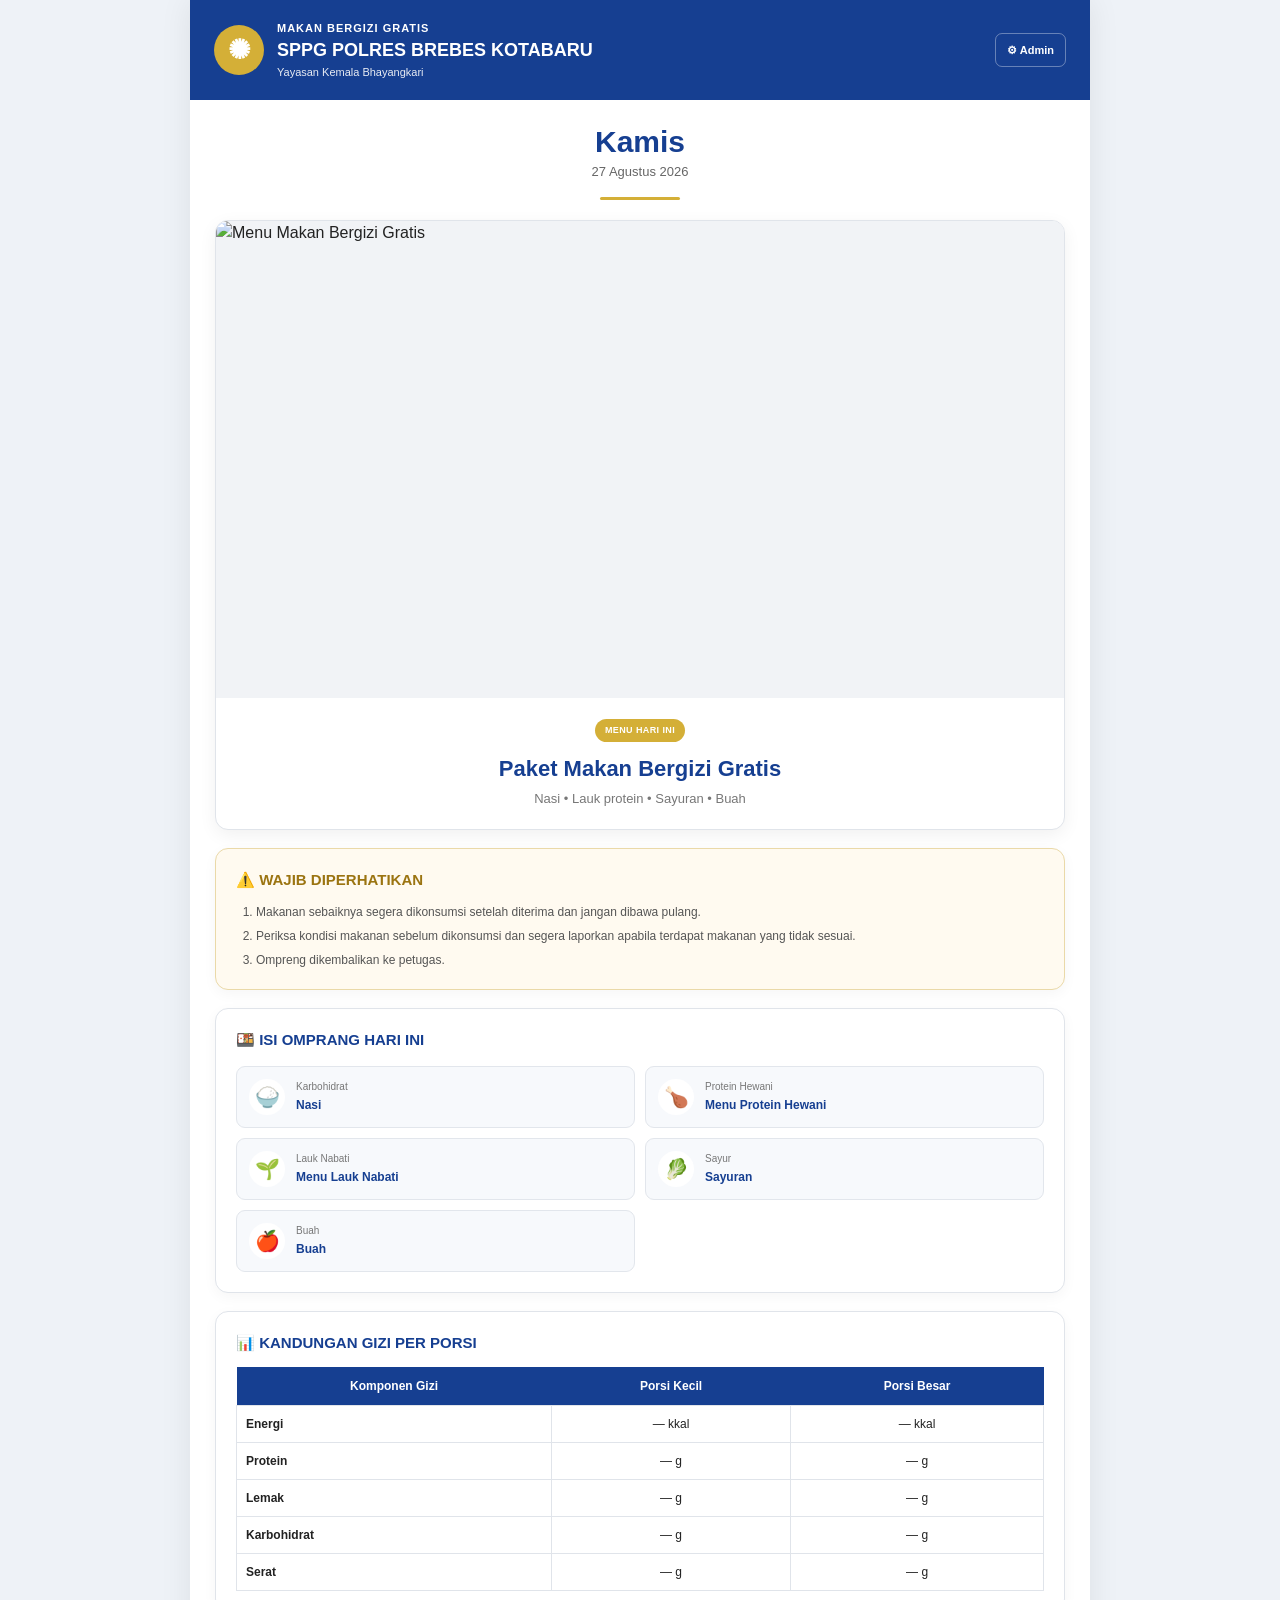
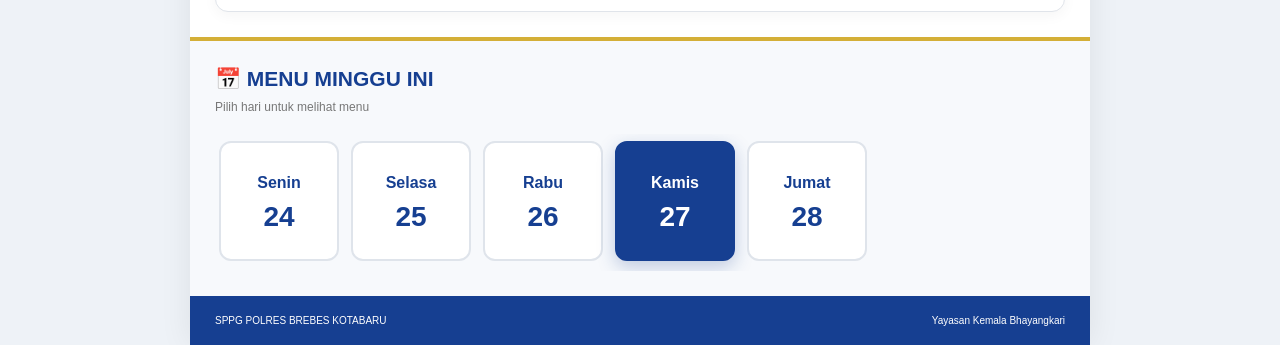
==== commit eb81f4f4: "Add files via upload" ====
--- a/index.html
+++ b/index.html
@@ -7,27 +7,22 @@
   <title>MBG • Menu Hari Ini</title>
   <link rel="stylesheet" href="./style.css">
 </head>
-
 <body>
   <div class="page">
 
-    <!-- HEADER -->
-    <header class="site-header">
+    <header>
       <div class="brand">
         <div class="round-mark">✺</div>
-
         <div class="brand-copy">
           <div class="brand-title">MAKAN BERGIZI GRATIS</div>
           <div class="brand-name">SPPG POLRES BREBES KOTABARU</div>
           <div class="brand-sub">Yayasan Kemala Bhayangkari</div>
         </div>
       </div>
+      <a class="admin-link" href="./admin.html">⚙ Admin</a>
     </header>
 
-    <!-- ISI UTAMA -->
     <main class="content">
-
-      <!-- TANGGAL -->
       <section class="day">
         <h1 id="dayName">Kamis</h1>
         <div id="dayDate">27 Agustus 2026</div>
@@ -35,17 +30,10 @@
 
       <div class="gold-line"></div>
 
-      <!-- FOTO MENU -->
       <section class="menu-frame">
         <div class="menu-photo">
-          <img
-            id="menuImage"
-            src="./assets/menu-mbg.jpg"
-            alt="Menu Makan Bergizi Gratis"
-            onerror="this.onerror=null; this.src='./assets/menu-mbg.jpg';"
-          >
+          <img id="menuImage" src="./assets/menu-mbg.jpg" alt="Menu Makan Bergizi Gratis">
         </div>
-
         <div class="menu-caption">
           <span class="pill">MENU HARI INI</span>
           <h2 id="menuTitle">Paket Makan Bergizi Gratis</h2>
@@ -53,10 +41,8 @@
         </div>
       </section>
 
-      <!-- WAJIB DIPERHATIKAN -->
       <section class="info-card warning-card">
         <div class="section-title warning-title">⚠️ WAJIB DIPERHATIKAN</div>
-
         <ol class="warning-list">
           <li>Makanan sebaiknya segera dikonsumsi setelah diterima dan jangan dibawa pulang.</li>
           <li>Periksa kondisi makanan sebelum dikonsumsi dan segera laporkan apabila terdapat makanan yang tidak sesuai.</li>
@@ -64,143 +50,51 @@
         </ol>
       </section>
 
-      <!-- ISI OMPRANG -->
       <section class="info-card">
         <div class="section-title">🍱 ISI OMPRANG HARI INI</div>
-
         <div class="food-list">
-
-          <div class="food-item">
-            <div class="food-icon">🍚</div>
-            <div>
-              <span>Karbohidrat</span>
-              <strong id="carbohydrate">Nasi</strong>
-            </div>
-          </div>
-
-          <div class="food-item">
-            <div class="food-icon">🍗</div>
-            <div>
-              <span>Protein Hewani</span>
-              <strong id="animalProtein">Menu Protein Hewani</strong>
-            </div>
-          </div>
-
-          <div class="food-item">
-            <div class="food-icon">🌱</div>
-            <div>
-              <span>Lauk Nabati</span>
-              <strong id="plantProtein">Menu Lauk Nabati</strong>
-            </div>
-          </div>
-
-          <div class="food-item">
-            <div class="food-icon">🥬</div>
-            <div>
-              <span>Sayur</span>
-              <strong id="vegetable">Sayuran</strong>
-            </div>
-          </div>
-
-          <div class="food-item">
-            <div class="food-icon">🍎</div>
-            <div>
-              <span>Buah</span>
-              <strong id="fruit">Buah</strong>
-            </div>
-          </div>
-
+          <div class="food-item"><div class="food-icon">🍚</div><div><span>Karbohidrat</span><strong id="carbohydrate">Nasi</strong></div></div>
+          <div class="food-item"><div class="food-icon">🍗</div><div><span>Protein Hewani</span><strong id="animalProtein">Menu Protein Hewani</strong></div></div>
+          <div class="food-item"><div class="food-icon">🌱</div><div><span>Lauk Nabati</span><strong id="plantProtein">Menu Lauk Nabati</strong></div></div>
+          <div class="food-item"><div class="food-icon">🥬</div><div><span>Sayur</span><strong id="vegetable">Sayuran</strong></div></div>
+          <div class="food-item"><div class="food-icon">🍎</div><div><span>Buah</span><strong id="fruit">Buah</strong></div></div>
         </div>
       </section>
 
-      <!-- KANDUNGAN GIZI -->
       <section class="info-card nutrition-card">
         <div class="section-title">📊 KANDUNGAN GIZI PER PORSI</div>
-
         <div class="table-wrapper">
           <table class="nutrition-table">
-            <thead>
-              <tr>
-                <th>Komponen Gizi</th>
-                <th>Porsi Kecil</th>
-                <th>Porsi Besar</th>
-              </tr>
-            </thead>
-
+            <thead><tr><th>Komponen Gizi</th><th>Porsi Kecil</th><th>Porsi Besar</th></tr></thead>
             <tbody>
-              <tr>
-                <td>Energi</td>
-                <td id="energySmall">— kkal</td>
-                <td id="energyLarge">— kkal</td>
-              </tr>
-              <tr>
-                <td>Protein</td>
-                <td id="proteinSmall">— g</td>
-                <td id="proteinLarge">— g</td>
-              </tr>
-              <tr>
-                <td>Lemak</td>
-                <td id="fatSmall">— g</td>
-                <td id="fatLarge">— g</td>
-              </tr>
-              <tr>
-                <td>Karbohidrat</td>
-                <td id="carbSmall">— g</td>
-                <td id="carbLarge">— g</td>
-              </tr>
-              <tr>
-                <td>Serat</td>
-                <td id="fiberSmall">— g</td>
-                <td id="fiberLarge">— g</td>
-              </tr>
+              <tr><td>Energi</td><td id="energySmall">— kkal</td><td id="energyLarge">— kkal</td></tr>
+              <tr><td>Protein</td><td id="proteinSmall">— g</td><td id="proteinLarge">— g</td></tr>
+              <tr><td>Lemak</td><td id="fatSmall">— g</td><td id="fatLarge">— g</td></tr>
+              <tr><td>Karbohidrat</td><td id="carbSmall">— g</td><td id="carbLarge">— g</td></tr>
+              <tr><td>Serat</td><td id="fiberSmall">— g</td><td id="fiberLarge">— g</td></tr>
             </tbody>
           </table>
         </div>
       </section>
-
     </main>
 
-    <!-- MENU MINGGU INI -->
     <section class="weekly-menu">
       <div class="weekly-title">📅 MENU MINGGU INI</div>
       <div class="weekly-subtitle">Pilih hari untuk melihat menu</div>
 
       <div class="weekly-buttons">
-
-        <button class="day-button" data-day="senin" type="button">
-          <strong>Senin</strong>
-          <span>24</span>
-        </button>
-
-        <button class="day-button" data-day="selasa" type="button">
-          <strong>Selasa</strong>
-          <span>25</span>
-        </button>
-
-        <button class="day-button" data-day="rabu" type="button">
-          <strong>Rabu</strong>
-          <span>26</span>
-        </button>
-
-        <button class="day-button active" data-day="kamis" type="button">
-          <strong>Kamis</strong>
-          <span>27</span>
-        </button>
-
-        <button class="day-button" data-day="jumat" type="button">
-          <strong>Jumat</strong>
-          <span>28</span>
-        </button>
-
+        <button class="day-button" data-day="senin" type="button"><strong>Senin</strong><span>24</span></button>
+        <button class="day-button" data-day="selasa" type="button"><strong>Selasa</strong><span>25</span></button>
+        <button class="day-button" data-day="rabu" type="button"><strong>Rabu</strong><span>26</span></button>
+        <button class="day-button active" data-day="kamis" type="button"><strong>Kamis</strong><span>27</span></button>
+        <button class="day-button" data-day="jumat" type="button"><strong>Jumat</strong><span>28</span></button>
       </div>
     </section>
 
-    <!-- FOOTER -->
     <footer>
       <span>SPPG POLRES BREBES KOTABARU</span>
       <span>Yayasan Kemala Bhayangkari</span>
     </footer>
-
   </div>
 
   <script src="./script.js"></script>
--- a/style.css
+++ b/style.css
@@ -1,496 +1,52 @@
-/* ==================================================
-   MBG SPPG POLRES BREBES KOTABARU
-   STYLE.CSS
-   ================================================== */
-
-* {
-  box-sizing: border-box;
-  margin: 0;
-  padding: 0;
-}
-
-html {
-  scroll-behavior: smooth;
-}
-
-body {
-  font-family: Arial, Helvetica, sans-serif;
-  background: #eef2f7;
-  color: #222;
-  line-height: 1.5;
-}
-
-button,
-input,
-textarea,
-select {
-  font: inherit;
-}
-
-.page {
-  width: 100%;
-  max-width: 850px;
-  min-height: 100vh;
-  margin: 0 auto;
-  background: #fff;
-  box-shadow: 0 0 30px rgba(0, 0, 0, 0.08);
-}
-
-/* HEADER */
-.site-header {
-  background: #163f91;
-  color: #fff;
-  padding: 22px 25px;
-}
-
-.brand {
-  display: flex;
-  align-items: center;
-  gap: 14px;
-}
-
-.round-mark {
-  width: 52px;
-  height: 52px;
-  flex: 0 0 52px;
-  display: flex;
-  align-items: center;
-  justify-content: center;
-  border-radius: 50%;
-  background: #d4af37;
-  color: #fff;
-  font-size: 28px;
-  font-weight: 700;
-}
-
-.brand-title {
-  font-size: 13px;
-  font-weight: 700;
-  letter-spacing: 1px;
-}
-
-.brand-name {
-  margin-top: 2px;
-  font-size: 20px;
-  font-weight: 800;
-}
-
-.brand-sub {
-  margin-top: 2px;
-  font-size: 12px;
-  opacity: 0.9;
-}
-
-/* CONTENT */
-.content {
-  padding: 25px;
-}
-
-/* TANGGAL */
-.day {
-  padding: 5px 0 18px;
-  text-align: center;
-}
-
-.day h1 {
-  color: #163f91;
-  font-size: 30px;
-  line-height: 1.2;
-  font-weight: 800;
-}
-
-.day div {
-  margin-top: 5px;
-  color: #777;
-  font-size: 15px;
-}
-
-.gold-line {
-  width: 70px;
-  height: 4px;
-  margin: 0 auto 22px;
-  background: #d4af37;
-  border-radius: 10px;
-}
-
-/* FOTO MENU */
-.menu-frame {
-  overflow: hidden;
-  background: #fff;
-  border: 1px solid #e0e4ea;
-  border-radius: 15px;
-  box-shadow: 0 5px 20px rgba(0, 0, 0, 0.07);
-}
-
-.menu-photo {
-  width: 100%;
-  background: #f1f3f6;
-}
-
-.menu-photo img {
-  display: block;
-  width: 100%;
-  height: auto;
-  max-height: 550px;
-  object-fit: cover;
-}
-
-.menu-caption {
-  padding: 20px;
-}
-
-.pill {
-  display: inline-block;
-  padding: 5px 10px;
-  background: #163f91;
-  color: #fff;
-  border-radius: 20px;
-  font-size: 10px;
-  font-weight: 800;
-  letter-spacing: 0.5px;
-}
-
-.menu-caption h2 {
-  margin-top: 10px;
-  color: #163f91;
-  font-size: 22px;
-  line-height: 1.3;
-}
-
-.menu-caption p {
-  margin-top: 6px;
-  color: #777;
-  font-size: 13px;
-}
-
-/* INFO CARD */
-.info-card {
-  margin-top: 20px;
-  padding: 20px;
-  background: #fff;
-  border: 1px solid #e0e4ea;
-  border-radius: 14px;
-  box-shadow: 0 4px 15px rgba(0, 0, 0, 0.04);
-}
-
-.section-title {
-  margin-bottom: 15px;
-  color: #163f91;
-  font-size: 17px;
-  font-weight: 800;
-}
-
-/* WARNING */
-.warning-card {
-  background: #fffaf0;
-  border-left: 5px solid #d4af37;
-}
-
-.warning-title {
-  color: #9b7411;
-}
-
-.warning-list {
-  padding-left: 20px;
-  color: #555;
-  font-size: 13px;
-}
-
-.warning-list li {
-  margin-bottom: 8px;
-}
-
-.warning-list li:last-child {
-  margin-bottom: 0;
-}
-
-/* FOOD */
-.food-list {
-  display: flex;
-  flex-direction: column;
-  gap: 12px;
-}
-
-.food-item {
-  display: flex;
-  align-items: center;
-  gap: 13px;
-  padding: 12px;
-  background: #f7f9fc;
-  border-radius: 10px;
-}
-
-.food-icon {
-  width: 43px;
-  height: 43px;
-  flex: 0 0 43px;
-  display: flex;
-  align-items: center;
-  justify-content: center;
-  background: #fff;
-  border-radius: 10px;
-  font-size: 22px;
-}
-
-.food-item span {
-  display: block;
-  color: #888;
-  font-size: 11px;
-}
-
-.food-item strong {
-  display: block;
-  margin-top: 2px;
-  color: #163f91;
-  font-size: 14px;
-}
-
-/* TABLE */
-.table-wrapper {
-  width: 100%;
-  overflow-x: auto;
-}
-
-.nutrition-table {
-  width: 100%;
-  min-width: 520px;
-  border-collapse: collapse;
-  font-size: 13px;
-}
-
-.nutrition-table th,
-.nutrition-table td {
-  padding: 11px 10px;
-  border: 1px solid #dfe4eb;
-  text-align: center;
-}
-
-.nutrition-table th {
-  background: #163f91;
-  color: #fff;
-  font-weight: 700;
-}
-
-.nutrition-table td:first-child {
-  text-align: left;
-  font-weight: 700;
-  color: #444;
-}
-
-.nutrition-table tbody tr:nth-child(even) {
-  background: #f7f9fc;
-}
-
-/* ==================================================
-   MENU MINGGU INI
-   ================================================== */
-
-.weekly-menu {
-  padding: 25px;
-  background: #f7f9fc;
-  border-top: 4px solid #d4af37;
-}
-
-.weekly-title {
-  text-align: left;
-  color: #163f91;
-  font-size: 21px;
-  font-weight: 800;
-  line-height: 1.3;
-}
-
-.weekly-subtitle {
-  margin-top: 4px;
-  text-align: left;
-  color: #777;
-  font-size: 13px;
-}
-
-/* TOMBOL HARI - SELALU SATU BARIS */
-.weekly-buttons {
-  display: flex;
-  flex-wrap: nowrap;
-  align-items: center;
-  gap: 12px;
-  width: 100%;
-  margin-top: 20px;
-  padding: 8px 4px 14px;
-  overflow-x: auto;
-  overflow-y: visible;
-  scrollbar-width: thin;
-  -webkit-overflow-scrolling: touch;
-}
-
-.day-button {
-  position: relative;
-  flex: 0 0 120px;
-  width: 120px;
-  height: 120px;
-  display: flex;
-  flex-direction: column;
-  align-items: center;
-  justify-content: center;
-  padding: 10px;
-  background: #fff;
-  border: 2px solid #dfe4eb;
-  border-radius: 12px;
-  color: #163f91;
-  cursor: pointer;
-  text-align: center;
-  outline: none;
-  transition:
-    transform 0.2s ease,
-    border-color 0.2s ease,
-    box-shadow 0.2s ease,
-    background 0.2s ease;
-}
-
-.day-button strong {
-  display: block;
-  color: #163f91;
-  font-size: 16px;
-  font-weight: 800;
-}
-
-.day-button span {
-  display: block;
-  margin-top: 8px;
-  color: #163f91;
-  font-size: 28px;
-  line-height: 1;
-  font-weight: 800;
-}
-
-.day-button:hover {
-  transform: translateY(-3px);
-  border-color: #163f91;
-  box-shadow: 0 6px 15px rgba(0, 0, 0, 0.10);
-}
-
-.day-button:focus-visible {
-  outline: 3px solid rgba(212, 175, 55, 0.55);
-  outline-offset: 2px;
-}
-
-.day-button.active {
-  background: #163f91;
-  border-color: #163f91;
-  box-shadow: 0 6px 18px rgba(22, 63, 145, 0.25);
-}
-
-.day-button.active strong,
-.day-button.active span {
-  color: #fff;
-}
-
-/* FOOTER */
-footer {
-  display: flex;
-  justify-content: space-between;
-  align-items: center;
-  gap: 15px;
-  padding: 18px 25px;
-  background: #163f91;
-  color: #fff;
-  font-size: 11px;
-  text-align: center;
-}
-
-/* ==================================================
-   MOBILE
-   ================================================== */
-
-@media (max-width: 600px) {
-  .content {
-    padding: 18px 14px;
-  }
-
-  .site-header {
-    padding: 18px 15px;
-  }
-
-  .round-mark {
-    width: 45px;
-    height: 45px;
-    flex-basis: 45px;
-    font-size: 24px;
-  }
-
-  .brand-title {
-    font-size: 11px;
-  }
-
-  .brand-name {
-    font-size: 16px;
-  }
-
-  .brand-sub {
-    font-size: 10px;
-  }
-
-  .day h1 {
-    font-size: 26px;
-  }
-
-  .menu-caption {
-    padding: 16px;
-  }
-
-  .menu-caption h2 {
-    font-size: 19px;
-  }
-
-  .info-card {
-    padding: 16px;
-  }
-
-  .weekly-menu {
-    padding: 20px 14px;
-  }
-
-  .weekly-title {
-    font-size: 18px;
-  }
-
-  .weekly-buttons {
-    gap: 10px;
-    scroll-snap-type: x mandatory;
-  }
-
-  .day-button {
-    flex: 0 0 105px;
-    width: 105px;
-    height: 105px;
-    scroll-snap-align: start;
-  }
-
-  .day-button strong {
-    font-size: 14px;
-  }
-
-  .day-button span {
-    font-size: 25px;
-  }
-
-  footer {
-    flex-direction: column;
-    padding: 16px 12px;
-    gap: 4px;
-  }
-}
-
-@media (max-width: 380px) {
-  .day-button {
-    flex-basis: 95px;
-    width: 95px;
-    height: 95px;
-  }
-
-  .day-button strong {
-    font-size: 13px;
-  }
-
-  .day-button span {
-    font-size: 23px;
-  }
-}
+*{box-sizing:border-box;margin:0;padding:0}
+html{scroll-behavior:smooth}
+body{font-family:Arial,Helvetica,sans-serif;background:#eef2f7;color:#222;line-height:1.5}
+button{font:inherit}
+.page{width:100%;max-width:900px;min-height:100vh;margin:auto;background:#fff;box-shadow:0 0 30px rgba(0,0,0,.08)}
+header{display:flex;align-items:center;justify-content:space-between;gap:15px;padding:20px 24px;background:#163f91;color:#fff}
+.brand{display:flex;align-items:center;gap:13px}
+.round-mark{width:50px;height:50px;flex:0 0 50px;display:flex;align-items:center;justify-content:center;border-radius:50%;background:#d4af37;color:#fff;font-size:27px;font-weight:700}
+.brand-title{font-size:11px;font-weight:700;letter-spacing:1px}
+.brand-name{font-size:18px;font-weight:800}
+.brand-sub{font-size:11px;opacity:.9}
+.admin-link{padding:8px 11px;border:1px solid rgba(255,255,255,.35);border-radius:7px;color:#fff;text-decoration:none;font-size:11px;font-weight:700}
+.content{padding:25px}
+.day{text-align:center}
+.day h1{color:#163f91;font-size:30px;line-height:1.1}
+.day div{margin-top:4px;color:#666;font-size:13px}
+.gold-line{width:80px;height:3px;margin:15px auto 20px;background:#d4af37;border-radius:10px}
+.menu-frame{overflow:hidden;border:1px solid #e0e4ea;border-radius:13px;background:#fff;box-shadow:0 5px 18px rgba(0,0,0,.06)}
+.menu-photo{width:100%;aspect-ratio:16/9;background:#f1f3f6}
+.menu-photo img{display:block;width:100%;height:100%;object-fit:cover}
+.menu-caption{padding:18px 20px 20px;text-align:center}
+.pill{display:inline-block;padding:5px 10px;background:#d4af37;color:#fff;border-radius:20px;font-size:9px;font-weight:800;letter-spacing:.4px}
+.menu-caption h2{margin-top:10px;color:#163f91;font-size:22px}
+.menu-caption p{margin-top:4px;color:#777;font-size:13px}
+.info-card{margin-top:18px;padding:20px;border:1px solid #e0e4ea;border-radius:13px;background:#fff;box-shadow:0 4px 14px rgba(0,0,0,.04)}
+.warning-card{background:#fffaf0;border-color:#ead9a8}
+.section-title{color:#163f91;font-size:15px;font-weight:800}
+.warning-title{color:#9b7411}
+.warning-list{margin:12px 0 0 20px;color:#555;font-size:12px}
+.warning-list li+li{margin-top:6px}
+.food-list{display:grid;grid-template-columns:repeat(2,1fr);gap:10px;margin-top:14px}
+.food-item{display:flex;align-items:center;gap:11px;padding:12px;background:#f7f9fc;border:1px solid #e2e6ec;border-radius:9px}
+.food-icon{width:36px;height:36px;display:flex;align-items:center;justify-content:center;flex:0 0 36px;border-radius:50%;background:#fff;font-size:20px}
+.food-item span{display:block;color:#777;font-size:10px}
+.food-item strong{display:block;margin-top:2px;color:#163f91;font-size:12px}
+.table-wrapper{overflow-x:auto;margin-top:13px}
+.nutrition-table{width:100%;border-collapse:collapse;font-size:12px}
+.nutrition-table th{padding:10px;background:#163f91;color:#fff;text-align:center}
+.nutrition-table td{padding:9px;border:1px solid #e0e4ea;text-align:center}
+.nutrition-table td:first-child{text-align:left;font-weight:700}
+.weekly-menu{padding:22px 25px 25px;background:#f7f9fc;border-top:4px solid #d4af37}
+.weekly-title{color:#163f91;font-size:21px;font-weight:800;text-align:left}
+.weekly-subtitle{margin-top:3px;color:#777;font-size:12px;text-align:left}
+.weekly-buttons{display:flex;gap:12px;margin-top:18px;overflow-x:auto;padding:7px 4px 10px;scrollbar-width:thin}
+.day-button{position:relative;flex:0 0 120px;width:120px;height:120px;display:flex;flex-direction:column;align-items:center;justify-content:center;background:#fff;border:2px solid #dfe4eb;border-radius:12px;cursor:pointer;text-align:center;transition:.2s ease}
+.day-button strong{color:#163f91;font-size:16px;font-weight:800}
+.day-button span{margin-top:8px;color:#163f91;font-size:28px;font-weight:800;line-height:1}
+.day-button:hover{transform:translateY(-3px);border-color:#163f91;box-shadow:0 6px 15px rgba(0,0,0,.1)}
+.day-button.active{background:#163f91;border-color:#163f91;box-shadow:0 6px 18px rgba(22,63,145,.25)}
+.day-button.active strong,.day-button.active span{color:#fff}
+footer{display:flex;justify-content:space-between;gap:15px;padding:17px 25px;background:#163f91;color:#fff;font-size:10px;text-align:center}
+@media(max-width:600px){header{padding:17px 14px}.brand-name{font-size:15px}.brand-title{font-size:9px}.brand-sub{font-size:10px}.round-mark{width:44px;height:44px;flex-basis:44px;font-size:23px}.content{padding:17px 12px}.day h1{font-size:27px}.food-list{grid-template-columns:1fr}.weekly-menu{padding:20px 12px}.day-button{flex-basis:105px;width:105px;height:105px}.day-button strong{font-size:14px}.day-button span{font-size:25px}footer{flex-direction:column;padding:15px 12px}.admin-link{font-size:10px;padding:7px 9px}}
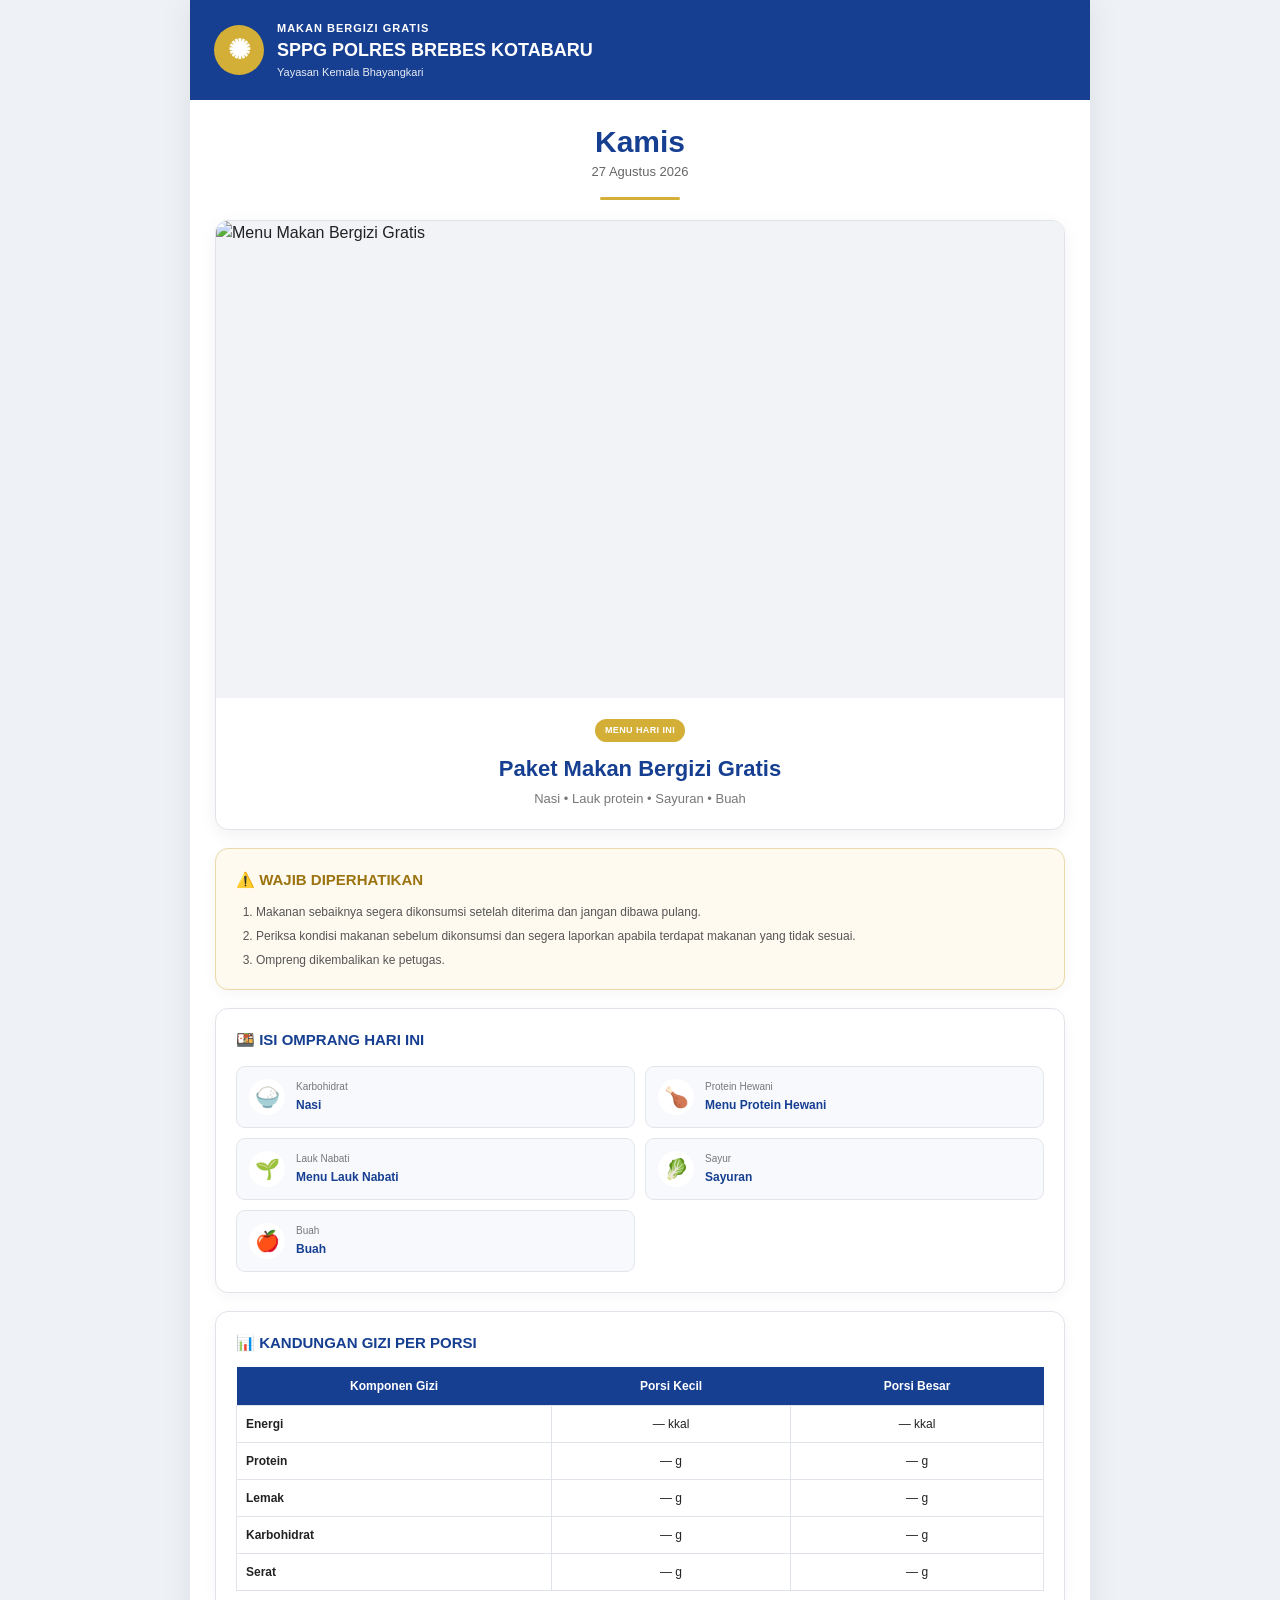
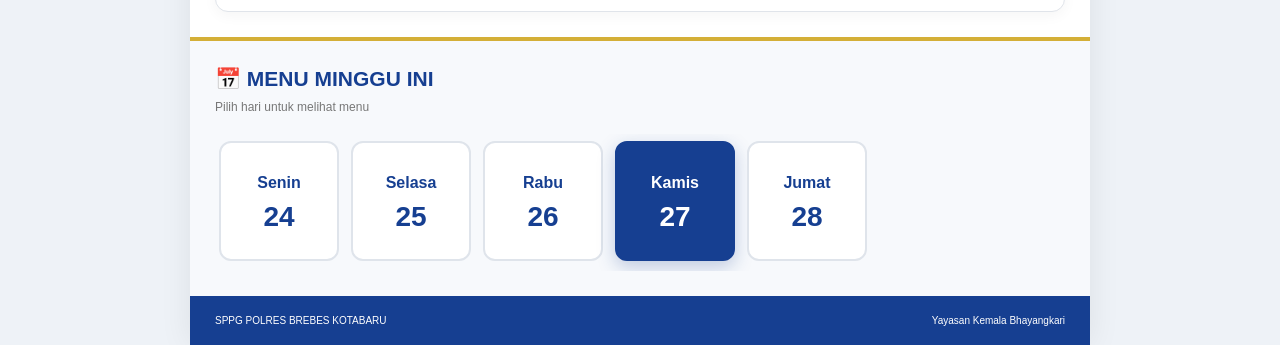
==== commit 6a84b9a7: "Update index.html" ====
--- a/index.html
+++ b/index.html
@@ -19,7 +19,7 @@
           <div class="brand-sub">Yayasan Kemala Bhayangkari</div>
         </div>
       </div>
-      <a class="admin-link" href="./admin.html">⚙ Admin</a>
+    
     </header>
 
     <main class="content">
